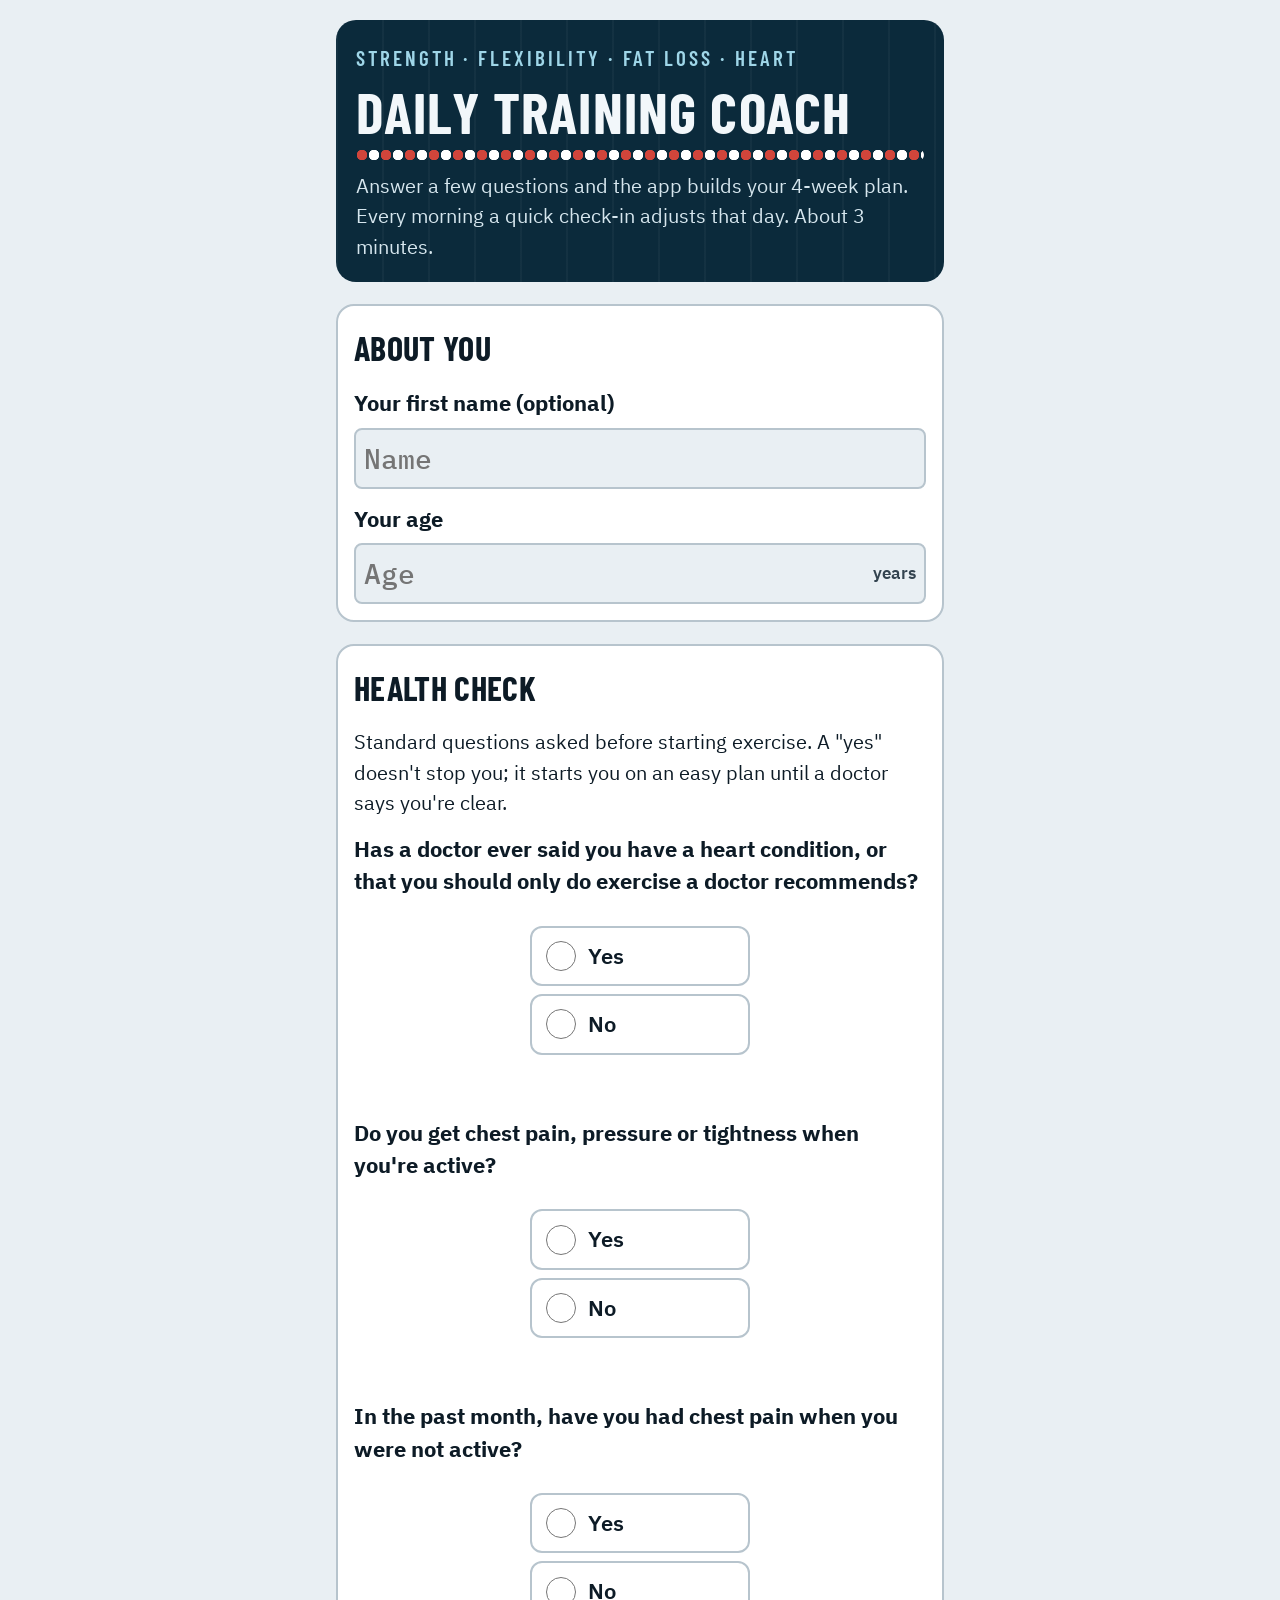
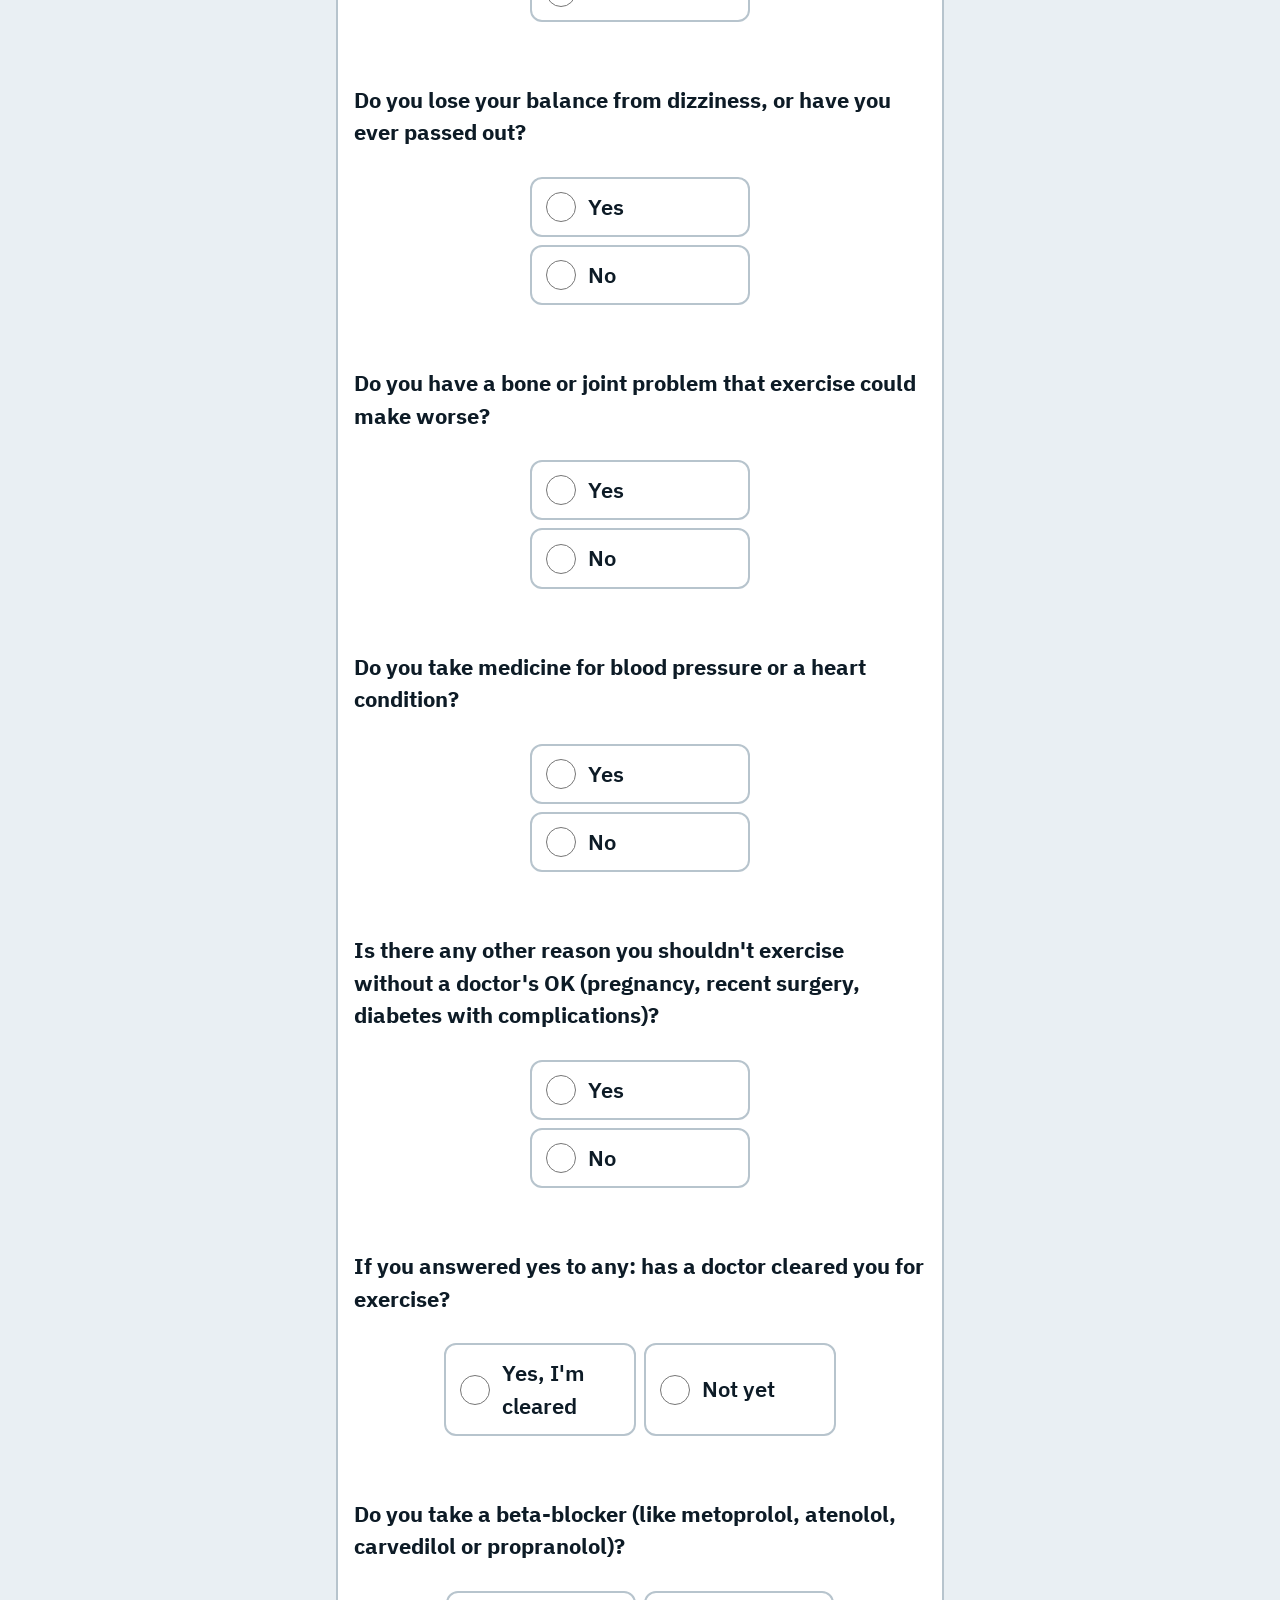
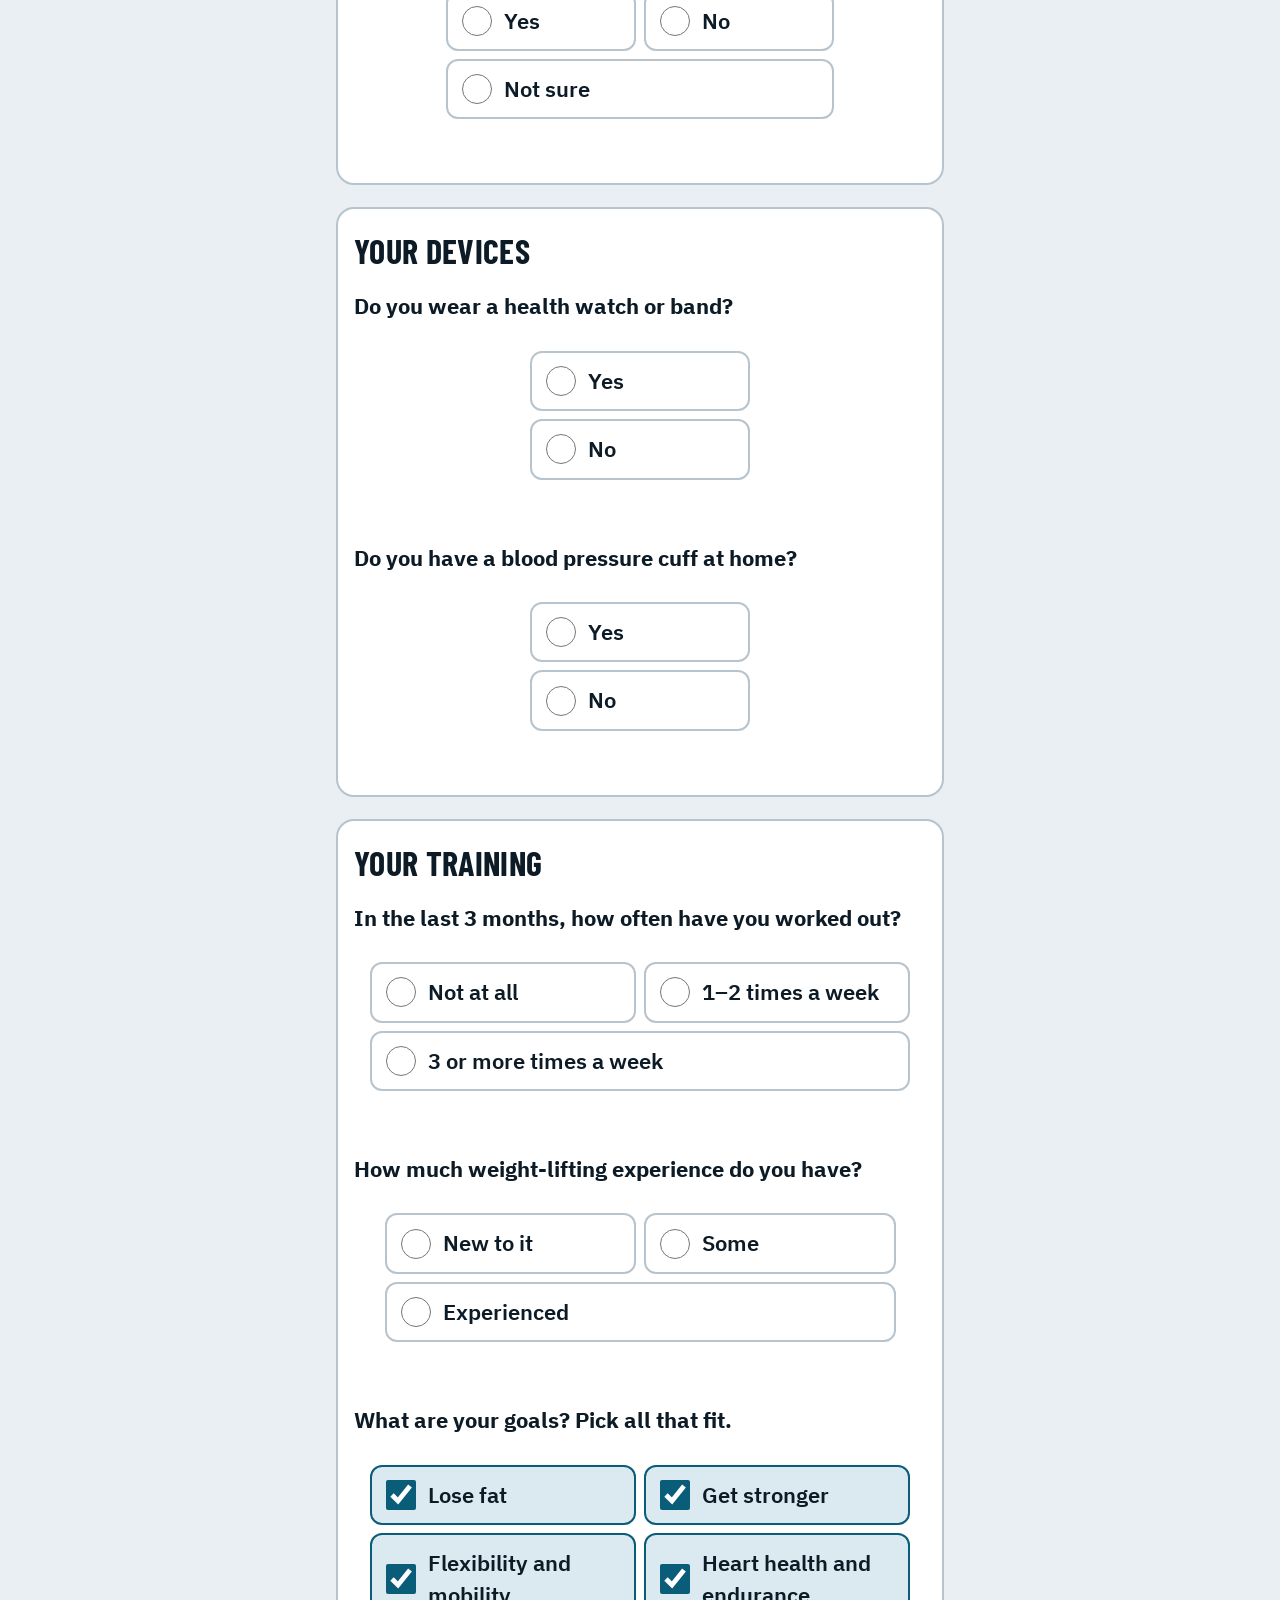
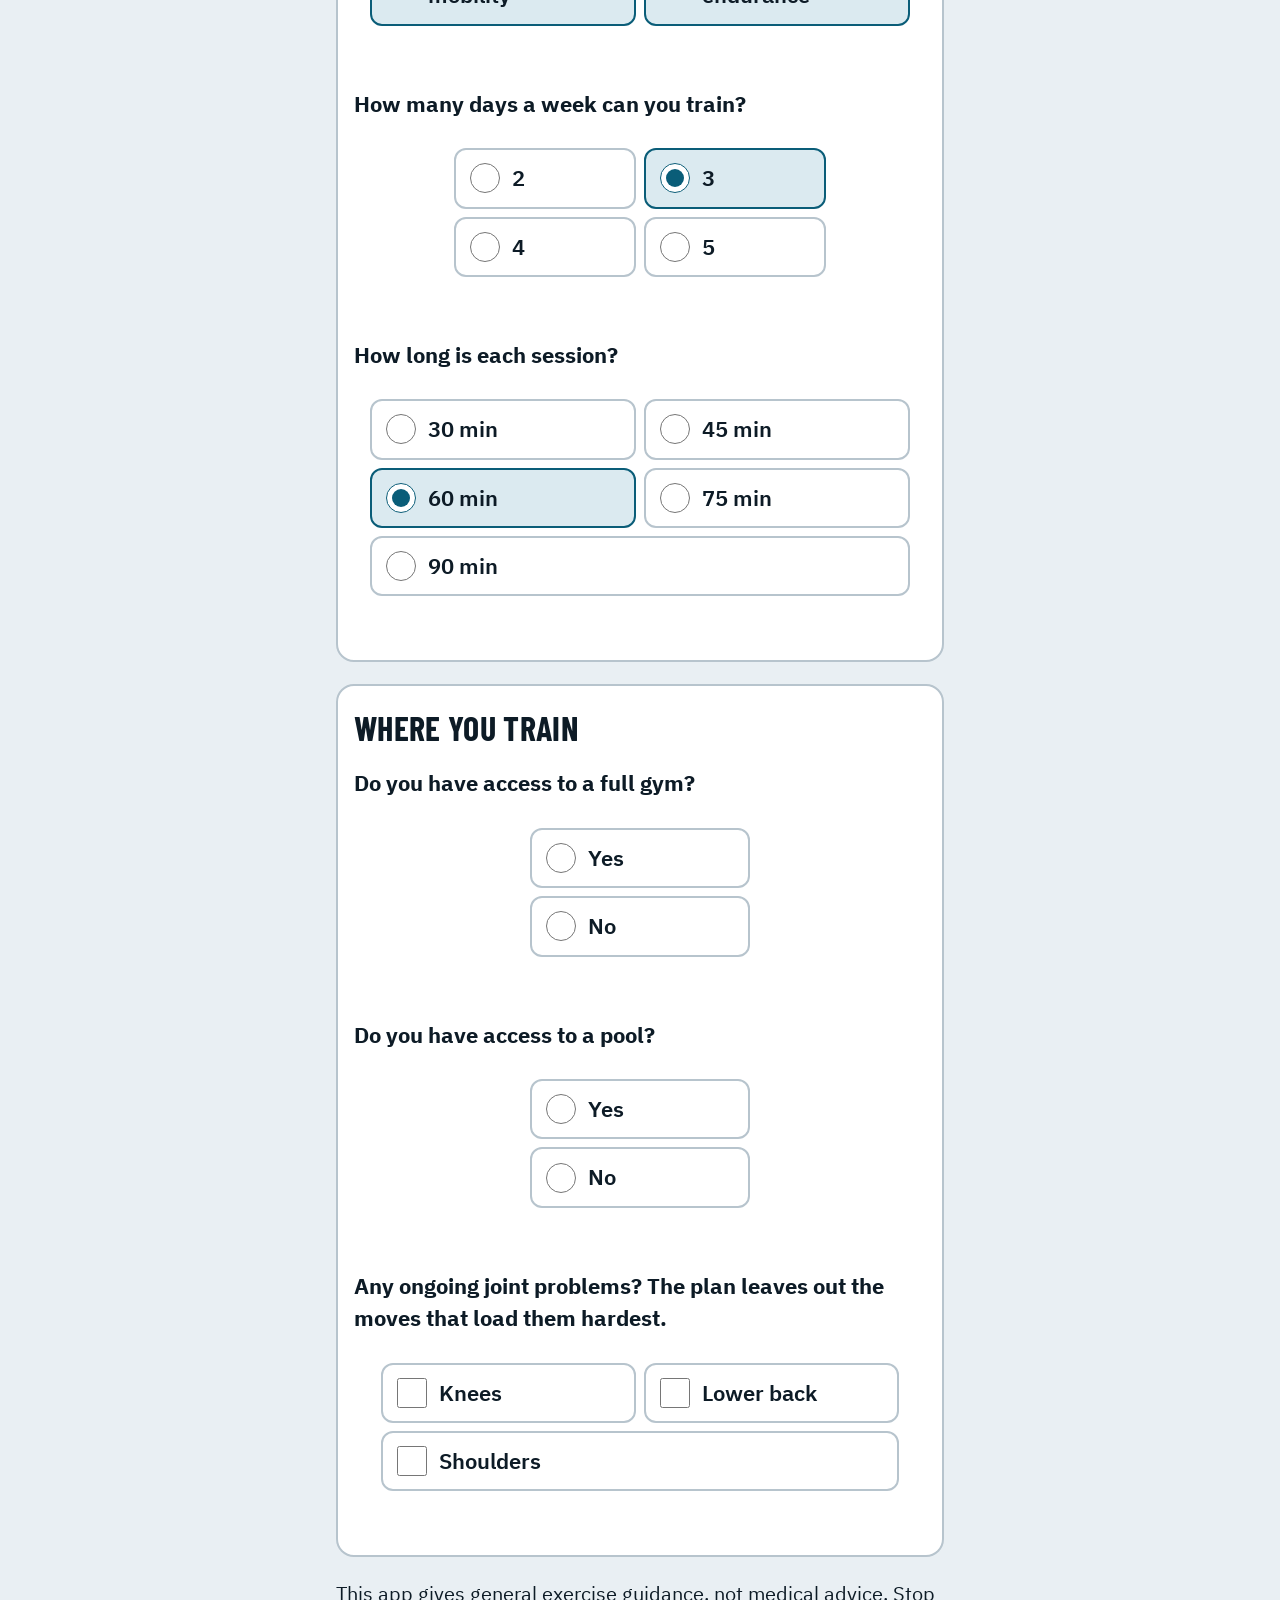
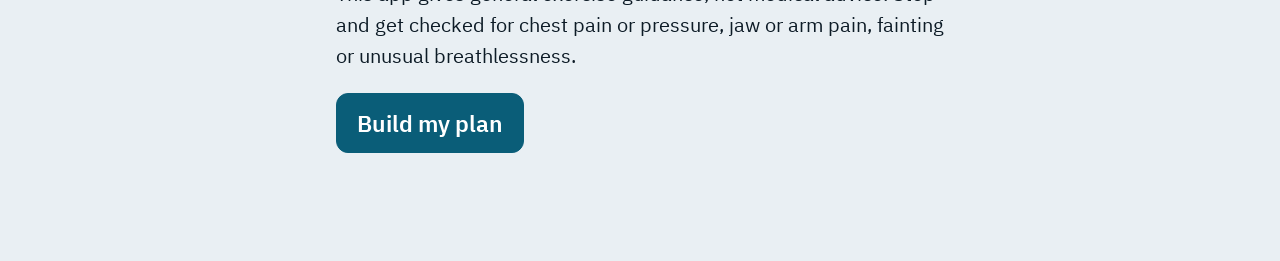
==== index.html @ df648e81 "Publish Daily Training Coach web version and privacy policy Co-Authored-By: Claude Opus 5.5 <noreply" ====
<!doctype html>
<html lang="en">
<head>
<meta charset="utf-8">
<meta name="viewport" content="width=device-width,initial-scale=1,viewport-fit=cover">
<meta name="theme-color" content="#0b2a3b">
<meta name="description" content="A personal training plan built from your answers, adjusted every morning.">
<title>Daily Training Coach</title>
<link rel="manifest" href="manifest.webmanifest">
<link rel="icon" href="icons/icon-192.png">
<link rel="apple-touch-icon" href="icons/icon-192.png">
<link rel="stylesheet" href="fonts.css">
<style>:root{color-scheme:light;box-sizing:border-box;padding-top:env(safe-area-inset-top,0px);padding-bottom:env(safe-area-inset-bottom,0px)}html{scroll-padding-top:env(safe-area-inset-top,0px)}body{margin:0;padding:0;font:14px -apple-system,BlinkMacSystemFont,sans-serif;background:#fff;color:#000}img{max-width:100%}[hidden]:not([hidden=until-found i]){display:none!important}</style>
<style>

/* Layout: one narrow column, gym-floor readable; week + day pickers on top, exercise cards with per-set inputs below */
:root {
  --bg: #eef1f3;
  --surface: #ffffff;
  --ink: #15202a;
  --muted: #5d6b77;
  --line: #d3dae0;
  --accent: #0b6e8a;      /* pool lane blue */
  --accent-soft: #dcecf1;
  --good: #2f7d4f;
  --warn: #9a5b00;
  --display: "Barlow Condensed", "Arial Narrow", sans-serif;
  --body: "IBM Plex Sans", system-ui, sans-serif;
  --mono: "IBM Plex Mono", ui-monospace, monospace;
}
@media (prefers-color-scheme: dark) {
  :root:not([data-theme="light"]) {
    --bg: #0f151a; --surface: #172028; --ink: #e6ecf0; --muted: #95a3ae;
    --line: #2a3742; --accent: #4fb3cf; --accent-soft: #173543; --good: #6cc391; --warn: #e0a54a;
    color-scheme: dark;
  }
}
:root[data-theme="dark"] {
  --bg: #0f151a; --surface: #172028; --ink: #e6ecf0; --muted: #95a3ae;
  --line: #2a3742; --accent: #4fb3cf; --accent-soft: #173543; --good: #6cc391; --warn: #e0a54a;
  color-scheme: dark;
}
* { box-sizing: border-box; }
body { background: var(--bg); color: var(--ink); font-family: var(--body); font-size: 15px; line-height: 1.45; }
.wrap { max-width: 640px; margin: 0 auto; padding-inline: 16px; padding-block: 20px 48px; display: grid; gap: 18px; }
h1, h2, h3 { font-family: var(--display); font-weight: 700; letter-spacing: .01em; margin: 0; text-wrap: balance; }
h1 { font-size: 2.1rem; line-height: 1; text-transform: uppercase; }
.sub { color: var(--muted); margin: 6px 0 0; }
.label { font-size: .72rem; text-transform: uppercase; letter-spacing: .08em; color: var(--muted); font-weight: 600; }
.row { display: flex; flex-wrap: wrap; gap: 8px; align-items: center; }
.seg { display: flex; flex-wrap: wrap; gap: 6px; }
.seg button {
  font: 600 .95rem var(--body); padding: 8px 14px; min-width: 48px; border-radius: 8px;
  border: 1px solid var(--line); background: var(--surface); color: var(--ink); cursor: pointer;
}
.seg button[aria-pressed="true"] { background: var(--accent); border-color: var(--accent); color: var(--surface); }
button:focus-visible, input:focus-visible { outline: 2px solid var(--accent); outline-offset: 2px; }
.ask { background: var(--accent-soft); border-radius: 12px; padding: 14px 16px; display: grid; gap: 10px; }
.ask p { margin: 0; font-weight: 600; }
.days { display: flex; gap: 6px; overflow-x: auto; padding-bottom: 2px; }
.days button {
  flex: 0 0 auto; text-align: left; padding: 8px 12px; border-radius: 10px; border: 1px solid var(--line);
  background: var(--surface); color: var(--ink); cursor: pointer; font: 500 .9rem var(--body); display: grid; gap: 1px;
}
.days button b { font-family: var(--display); font-size: 1.1rem; text-transform: uppercase; }
.days button[aria-pressed="true"] { border-color: var(--accent); box-shadow: inset 0 0 0 1px var(--accent); }
.days .dot { color: var(--good); font-size: .75rem; font-weight: 600; }
.sessionhead { display: flex; justify-content: space-between; align-items: end; gap: 12px; flex-wrap: wrap; }
.sessionhead h2 { font-size: 1.7rem; text-transform: uppercase; }
.status { font-size: .8rem; color: var(--muted); }
.status.ok { color: var(--good); }
.status.warn { color: var(--warn); }
.list { display: grid; gap: 10px; }
.ex { background: var(--surface); border: 1px solid var(--line); border-radius: 12px; padding: 12px 14px; display: grid; gap: 10px; }
.ex.fixed { background: transparent; border-style: dashed; }
.exhead { display: grid; grid-template-columns: 52px 1fr; gap: 10px; align-items: start; }
.clock { font-family: var(--mono); font-size: .95rem; color: var(--accent); font-variant-numeric: tabular-nums; padding-top: 2px; }
.exname { font-weight: 600; font-size: 1rem; min-width: 0; }
.meta { color: var(--muted); font-size: .85rem; font-variant-numeric: tabular-nums; }
.meta b { color: var(--ink); font-weight: 600; }
.last { font-size: .8rem; color: var(--muted); }
.last b { color: var(--ink); font-family: var(--mono); font-weight: 500; }
.sets { display: grid; gap: 6px; margin-left: 62px; }
.set { display: grid; grid-template-columns: 34px 1fr 1fr 40px; gap: 8px; align-items: center; }
.set .n { font-family: var(--mono); color: var(--muted); font-size: .85rem; }
.field { display: flex; align-items: center; border: 1px solid var(--line); border-radius: 8px; background: var(--bg); overflow: hidden; min-width: 0; }
.field input { width: 100%; min-width: 0; border: 0; background: transparent; color: var(--ink); font: 500 1rem var(--mono); padding: 8px 8px; font-variant-numeric: tabular-nums; }
.field span { font-size: .72rem; color: var(--muted); padding-right: 8px; }
.tick { width: 36px; height: 36px; border-radius: 8px; border: 1px solid var(--line); background: var(--surface); color: var(--muted); cursor: pointer; font-size: 1rem; }
.tick[aria-pressed="true"] { background: var(--good); border-color: var(--good); color: var(--surface); }
.note { font-size: .85rem; color: var(--muted); border-top: 1px solid var(--line); padding-top: 12px; margin: 0; }
.footer { display: flex; flex-wrap: wrap; gap: 10px; align-items: center; justify-content: space-between; }
.ghost { font: 500 .85rem var(--body); background: none; border: 1px solid var(--line); color: var(--ink); padding: 7px 12px; border-radius: 8px; cursor: pointer; }
.confirm { display: flex; flex-wrap: wrap; gap: 8px; align-items: center; font-size: .85rem; }
.timerbar {
  position: sticky; top: env(safe-area-inset-top, 0px); z-index: 5;
  background: var(--surface); border: 1px solid var(--line); border-radius: 12px;
  padding: 10px 12px; display: grid; gap: 8px; box-shadow: 0 6px 18px -12px rgba(0,0,0,.35);
}
.tb-top { display: flex; flex-wrap: wrap; gap: 10px; align-items: center; justify-content: space-between; }
.tb-clock { display: grid; gap: 0; }
.tb-time { font-family: var(--mono); font-size: 1.8rem; line-height: 1.05; font-variant-numeric: tabular-nums; }
.tb-btns { display: flex; gap: 6px; flex-wrap: wrap; }
.btn { font: 600 .95rem var(--body); padding: 9px 14px; border-radius: 8px; border: 1px solid var(--accent); background: var(--accent); color: var(--surface); cursor: pointer; }
.btn.alt { background: var(--surface); color: var(--ink); border-color: var(--line); }
.tb-rest { display: grid; gap: 4px; }
.tb-rest[hidden] { display: none !important; }
.tb-restline { display: flex; justify-content: space-between; align-items: baseline; gap: 8px; flex-wrap: wrap; }
.tb-restword { font-family: var(--display); font-size: 1.4rem; text-transform: uppercase; color: var(--warn); }
.tb-restword.go { color: var(--good); }
.tb-resttime { font-family: var(--mono); font-size: 1.4rem; font-variant-numeric: tabular-nums; }
.bar { height: 6px; border-radius: 3px; background: var(--line); overflow: hidden; }
.bar i { display: block; height: 100%; width: 0; background: var(--warn); }
.howto { font-size: .88rem; color: var(--ink); margin: 6px 0 0; max-width: 62ch; }
.howto em { font-style: normal; color: var(--muted); }
.ex.active { border-color: var(--accent); box-shadow: inset 0 0 0 1px var(--accent); }
.savebar { background: var(--surface); border: 2px solid var(--line); border-radius: 12px; padding: 16px; display: grid; gap: 12px; }
.savebtns { display: grid; grid-template-columns: repeat(auto-fit, minmax(9rem, 1fr)); gap: 10px; }
.savebtns .btn { width: 100%; }
.panel { display: grid; gap: 10px; border-top: 2px solid var(--line); padding-top: 12px; }
.panel p { margin: 0; }
.panel textarea { width: 100%; min-width: 0; font: 500 .9rem var(--mono); color: var(--ink); background: var(--bg); border: 2px solid var(--line); border-radius: 8px; padding: 10px; resize: vertical; }
.btn[disabled] { opacity: .55; cursor: progress; }
.days .saved { color: var(--accent); font-size: .9rem; font-weight: 700; }
.set.bw { grid-template-columns: 2.4rem 1fr 3.2rem; }
.weekcard { background: var(--surface); border: 2px solid var(--line); border-radius: 12px; padding: 16px; display: grid; gap: 10px; }
.weekcard h3 { font-size: 1.6rem; text-transform: uppercase; }
.wk-note { margin: 0; font-size: 1.05rem; font-weight: 600; color: var(--warn); }
.wk-list { list-style: none; margin: 0; padding: 0; display: grid; gap: 6px; }
.wk-list li { display: grid; grid-template-columns: 3.2rem 1fr auto; gap: 10px; align-items: baseline; padding: 6px 0; border-bottom: 1px solid var(--line); }
.wk-list li:last-child { border-bottom: 0; }
.wk-title { min-width: 0; }
.wk-done { color: var(--good); font-weight: 700; white-space: nowrap; }
.wk-today { color: var(--surface); background: var(--accent); padding: 2px 10px; border-radius: 6px; font-weight: 700; }
.wk-plan { color: var(--ink); opacity: .75; }
#wedToggle { justify-self: start; white-space: normal; text-align: left; font-size: 1rem; }
.wk-cardio { color: var(--accent); font-weight: 600; }
.wk-musts { margin: 0; font-size: 1.05rem; font-weight: 700; }
.wk-missed { margin: 0; font-weight: 700; color: var(--warn); }
.cue { margin: 6px 0 0; font-size: 1.05rem; font-weight: 700; color: var(--accent); }
.target { display: grid; gap: 4px; padding: 12px 14px; border-radius: 10px; border: 2px solid var(--accent); background: var(--accent-soft); margin: 8px 0 4px; }
.target.up { border-color: var(--good); }
.target.down { border-color: var(--warn); }
.target.deload, .target.new { border-style: dashed; }
.tgt-main { font-family: var(--mono); font-size: 1.6rem; font-weight: 500; font-variant-numeric: tabular-nums; line-height: 1.2; }
.tgt-why { font-size: 1.05rem; font-weight: 600; }
.target.up .tgt-why { color: var(--good); }
.target.down .tgt-why { color: var(--warn); }
/* Large-print mode: readable at arm's length without reading glasses */
:root { --muted: #39454f; --line: #b9c3cb; }
@media (prefers-color-scheme: dark) { :root:not([data-theme="light"]) { --muted: #c3cdd5; --line: #3a4955; } }
:root[data-theme="dark"] { --muted: #c3cdd5; --line: #3a4955; }
html { font-size: 20px; }
body { font-size: 1.1rem; line-height: 1.5; }
.wrap { gap: 22px; }
h1 { font-size: 2.2rem; }
.sub { font-size: 1rem; }
.label { font-size: .85rem; font-weight: 700; color: var(--ink); }
.seg button { font-size: 1.1rem; padding: 12px 18px; min-height: 52px; font-weight: 700; }
.ask p { font-size: 1.15rem; }
.days button { padding: 10px 16px; min-height: 64px; font-size: 1rem; }
.days button b { font-size: 1.5rem; }
.days .dot { font-size: .9rem; }
.sessionhead h2 { font-size: 2.2rem; }
.status { font-size: .95rem; font-weight: 600; }
.ex { padding: 16px; gap: 14px; border-width: 2px; }
.exhead { grid-template-columns: 1fr; gap: 4px; }
.clock { font-size: 1.3rem; font-weight: 500; }
.exname { font-size: 1.6rem; font-weight: 700; line-height: 1.2; }
.meta { font-size: 1.1rem; color: var(--ink); }
.meta b { font-size: 1.25rem; }
.howto { font-size: 1.1rem; line-height: 1.55; }
.last { font-size: 1.05rem; color: var(--ink); }
.sets { margin-left: 0; gap: 10px; }
.set { grid-template-columns: 2.4rem 1fr 1fr 3.2rem; gap: 8px; }
.set .n { font-size: 1.1rem; font-weight: 500; color: var(--ink); }
.field { border-width: 2px; }
.field input { font-size: 1.6rem; padding: 10px 8px; }
.field span { font-size: .85rem; font-weight: 600; }
.tick { width: 3.2rem; height: 3.2rem; font-size: 1.6rem; border-width: 2px; }
.timerbar { padding: 14px 16px; border-width: 2px; }
.tb-time { font-size: 3rem; font-weight: 500; }
.btn { font-size: 1.15rem; padding: 14px 20px; min-height: 56px; }
.tb-restword { font-size: 2.6rem; }
.tb-resttime { font-size: 4.2rem; line-height: 1; font-weight: 500; }
.bar { height: 12px; border-radius: 6px; }
#tbNext { font-size: 1.15rem; font-weight: 600; }
.ghost { font-size: 1rem; padding: 12px 16px; min-height: 48px; }
.note { font-size: 1rem; color: var(--ink); }
@media (max-width: 420px) {
  html { font-size: 18px; }
  .set { grid-template-columns: 2rem 1fr 1fr 3rem; gap: 6px; }
  .set.bw { grid-template-columns: 2rem 1fr 3rem; }
  .field input { font-size: 1.4rem; padding: 10px 6px; }
  .field span { padding-right: 6px; }
}
@media (prefers-reduced-motion: no-preference) { .seg button, .days button, .tick { transition: background .15s, border-color .15s; } }
/* ===== Visual identity: "Lane Line" =====
   Deep pool navy + white tile, a lane-rope stripe as the one decorative motif,
   warm float-orange reserved for the "Watch" action. Large print stays. */
:root {
  --bg: #e9eff3; --surface: #ffffff; --ink: #0d1b26; --muted: #33434f; --line: #b7c4cd;
  --accent: #0a5d78; --accent-soft: #dbeaf0; --good: #237a46; --warn: #a14f00;
  --action: #c2410c; --action-ink: #ffffff; --hero: #0b2a3b; --hero-ink: #f2f7fa; --rope: #d1453b;
}
@media (prefers-color-scheme: dark) {
  :root:not([data-theme="light"]) {
    --bg: #08141c; --surface: #102330; --ink: #eef4f7; --muted: #c4d1d9; --line: #2c4454;
    --accent: #5cc3e0; --accent-soft: #14354a; --good: #6fd09a; --warn: #f0b058;
    --action: #ff8a4c; --action-ink: #1a0b03; --hero: #0e3247; --hero-ink: #f2f7fa; --rope: #ff6b5e;
    color-scheme: dark;
  }
}
:root[data-theme="dark"] {
  --bg: #08141c; --surface: #102330; --ink: #eef4f7; --muted: #c4d1d9; --line: #2c4454;
  --accent: #5cc3e0; --accent-soft: #14354a; --good: #6fd09a; --warn: #f0b058;
  --action: #ff8a4c; --action-ink: #1a0b03; --hero: #0e3247; --hero-ink: #f2f7fa; --rope: #ff6b5e;
  color-scheme: dark;
}
body { background: var(--bg); }
.hero {
  background: var(--hero); color: var(--hero-ink); border-radius: 20px; padding: 22px 20px 20px;
  display: grid; gap: 10px; position: relative; overflow: hidden;
  background-image: repeating-linear-gradient(90deg, rgba(255,255,255,.035) 0 2px, transparent 2px 46px);
}
.hero h1 { font-size: 2.9rem; line-height: .95; letter-spacing: .02em; color: var(--hero-ink); }
.hero-eyebrow { font-family: var(--display); font-size: 1.05rem; letter-spacing: .14em; text-transform: uppercase; color: #9fd6e8; }
.hero .sub { color: #d6e6ee; font-size: 1.02rem; max-width: 60ch; }
.lane { height: 12px; border-radius: 6px;
  background: radial-gradient(circle at 6px 6px, var(--rope) 5px, transparent 5.5px) 0 0 / 24px 12px,
              radial-gradient(circle at 6px 6px, #ffffff 5px, transparent 5.5px) 12px 0 / 24px 12px; }
.timerbar { border-radius: 18px; border-color: var(--accent); box-shadow: 0 10px 24px -16px rgba(5,30,45,.6); }
.btn { border-radius: 12px; }
.seg button { border-radius: 12px; border-width: 2px; }
.days button { border-radius: 14px; border-width: 2px; }
.days button[aria-pressed="true"] { background: var(--accent-soft); }
.weekcard, .savebar { border-radius: 18px; }
.sessionhead h2 { font-size: 2.5rem; line-height: 1; }
.ex { border-radius: 18px; border-color: var(--line); gap: 16px; }
.ex.active { border-color: var(--accent); box-shadow: 0 0 0 3px var(--accent-soft); }
.exhead { display: grid; grid-template-columns: auto 1fr; gap: 14px; align-items: start; }
.exnum { display: grid; justify-items: center; gap: 6px; min-width: 3.4rem; }
.num { width: 3.2rem; height: 3.2rem; border-radius: 50%; background: var(--hero); color: var(--hero-ink);
  display: grid; place-items: center; font-family: var(--display); font-weight: 700; font-size: 1.6rem; }
.exnum .clock { font-size: 1.05rem; font-weight: 600; }
.exbody { min-width: 0; display: grid; gap: 8px; }
.exname { font-family: var(--display); font-size: 2rem; font-weight: 700; letter-spacing: .01em; line-height: 1.05; text-transform: uppercase; }
.target { margin: 2px 0; border-radius: 14px; }
.howto, .cue { margin: 0; }
.watch {
  display: inline-flex; align-items: center; gap: 12px; justify-self: start;
  background: var(--action); color: var(--action-ink); text-decoration: none;
  font: 700 1.2rem var(--body); padding: 12px 22px 12px 12px; border-radius: 999px; min-height: 58px;
}
.watch .play { width: 2.1rem; height: 2.1rem; border-radius: 50%; background: var(--action-ink); color: var(--action);
  display: grid; place-items: center; font-size: .95rem; padding-left: 3px; flex: 0 0 auto; }
.watch:focus-visible, .chip:focus-visible { outline: 3px solid var(--accent); outline-offset: 3px; }
.ex.fixed { background: var(--surface); border-style: dashed; border-width: 2px; }
.ex.fixed .clock { min-width: 3.4rem; text-align: center; font-size: 1.15rem; font-weight: 600; }
.chips { display: flex; flex-wrap: wrap; gap: 10px; }
.chip { display: inline-flex; align-items: center; gap: 10px; text-decoration: none; color: var(--ink); flex-wrap: wrap;
  border: 2px solid var(--action); border-radius: 14px; padding: 10px 14px; min-height: 52px; background: var(--surface); }
.chip .play { color: var(--action); font-size: 1rem; }
.chip b { font-size: 1.1rem; }
.chip span:not(.play) { color: var(--muted); font-size: 1rem; }
.note { border-top: 2px solid var(--line); }
@media (max-width: 420px) {
  .hero h1 { font-size: 2.4rem; }
  .exname { font-size: 1.7rem; }
  .exhead { gap: 10px; }
  .exnum { min-width: 2.8rem; }
  .num { width: 2.7rem; height: 2.7rem; font-size: 1.35rem; }
  .exhead, .ex.fixed .exhead { grid-template-columns: 1fr; }
  .exnum { display: flex; align-items: center; gap: 12px; justify-items: start; }
  .ex.fixed .clock { text-align: left; }
  .watch { width: 100%; justify-content: center; }
}
@media (prefers-reduced-motion: no-preference) { .watch, .chip { transition: transform .12s; } .watch:active, .chip:active { transform: scale(.98); } }

/* ===== Pinned timer: compact so the page stays usable under it ===== */
.timerbar { padding: 10px 14px; gap: 6px; }
.tb-top { flex-wrap: nowrap; align-items: center; gap: 10px; }
.tb-clock { display: flex; align-items: baseline; gap: 10px; min-width: 0; flex-wrap: wrap; }
.tb-clock .label { font-size: .8rem; }
.tb-time { font-size: 2rem; line-height: 1; }
.tb-btns { flex-wrap: nowrap; margin-left: auto; }
.tb-btns .btn { min-height: 48px; padding: 8px 14px; font-size: 1.05rem; }
.tb-restline { flex-wrap: nowrap; align-items: center; gap: 12px; }
.tb-restword { font-size: 2rem; line-height: 1; }
.tb-resttime { font-size: 2.6rem; line-height: 1; }
.tb-skip { margin-left: auto; min-height: 48px; font-size: 1.05rem; font-weight: 700; }
.bar { height: 8px; }
#tbNext { font-size: 1.02rem; font-weight: 600; white-space: nowrap; overflow: hidden; text-overflow: ellipsis; display: block; }
/* While the keyboard is up: only the rest countdown stays, on one slim line */
body.typing .timerbar { padding: 6px 12px; box-shadow: none; }
body.typing .tb-top, body.typing #tbNext, body.typing .bar, body.typing .tb-skip { display: none; }
body.typing .tb-rest[hidden] { display: none !important; }
body.typing .timerbar:has(.tb-rest[hidden]) { display: none; }
body.typing .tb-restword, body.typing .tb-resttime { font-size: 1.6rem; }
.field input { scroll-margin-top: 140px; scroll-margin-bottom: 40px; }
@media (max-width: 420px) {
  .tb-time { font-size: 1.8rem; }
  .tb-clock .label { display: none; }
  .tb-btns .btn { padding: 8px 12px; }
}
/* ===== Morning check-in: a traffic light scored before the workout ===== */
:root { --caution: #c58f00; --caution-soft: #fbf1d3; --good-soft: #dcf0e3; --stop-soft: #fbe1de; }
@media (prefers-color-scheme: dark) { :root:not([data-theme="light"]) { --caution: #f2c230; --caution-soft: #3a3110; --good-soft: #143826; --stop-soft: #3d1a17; } }
:root[data-theme="dark"] { --caution: #f2c230; --caution-soft: #3a3110; --good-soft: #143826; --stop-soft: #3d1a17; }
.checkin { background: var(--surface); border: 2px solid var(--line); border-radius: 18px; padding: 16px; display: grid; gap: 14px; }
.checkin h3 { font-size: 1.7rem; text-transform: uppercase; }
.ci-help { margin: 0; font-size: 1.02rem; max-width: 62ch; }
.ci-grid { display: grid; grid-template-columns: repeat(auto-fit, minmax(8.5rem, 1fr)); gap: 12px; }
.ci-field { display: grid; gap: 4px; min-width: 0; }
.ci-field .field input { font-size: 1.6rem; }
.ci-check { display: flex; gap: 12px; align-items: flex-start; font-size: 1.05rem; font-weight: 600; cursor: pointer; }
.ci-check input { width: 1.6rem; height: 1.6rem; flex: 0 0 auto; margin: .15rem 0 0; accent-color: var(--rope); }
.ci-base { margin: 0; font-size: .98rem; color: var(--muted); }
.ci-knee { border: 0; margin: 0; padding: 0; display: grid; gap: 8px; min-width: 0; }
.ci-knee legend { padding: 0; margin-bottom: 8px; font-size: 1rem; }
.ci-opt { display: flex; gap: 12px; align-items: center; padding: 12px 14px; border: 2px solid var(--line); border-radius: 12px; font-size: 1.08rem; font-weight: 600; cursor: pointer; background: var(--surface); }
.ci-opt input { width: 1.5rem; height: 1.5rem; flex: 0 0 auto; margin: 0; accent-color: var(--accent); }
.ci-opt:has(input:checked) { border-color: var(--accent); background: var(--accent-soft); }
.ci-btns { display: flex; flex-wrap: wrap; gap: 10px; }
.light { display: flex; align-items: center; gap: 14px; padding: 14px 16px; border-radius: 14px; border: 2px solid var(--line); }
.light .lamp { width: 3.2rem; height: 3.2rem; border-radius: 50%; flex: 0 0 auto; box-shadow: inset 0 -4px 0 rgba(0,0,0,.18); }
.light .lt { display: grid; gap: 2px; min-width: 0; }
.light b { font-family: var(--display); font-size: 2.3rem; text-transform: uppercase; line-height: 1; }
.light .lh { font-weight: 700; font-size: 1.15rem; }
.light.green { border-color: var(--good); background: var(--good-soft); } .light.green .lamp { background: var(--good); }
.light.yellow { border-color: var(--caution); background: var(--caution-soft); } .light.yellow .lamp { background: var(--caution); }
.light.red, .light.stop { border-color: var(--rope); background: var(--stop-soft); } .light.red .lamp, .light.stop .lamp { background: var(--rope); }
.ci-flags { margin: 0; padding-left: 1.3rem; display: grid; gap: 4px; font-size: 1.05rem; font-weight: 600; }
.ci-plan { margin: 0; font-size: 1.08rem; max-width: 62ch; }
.ci-trend summary { cursor: pointer; font-weight: 700; font-size: 1.05rem; padding: 6px 0; }
.ci-tablewrap { overflow-x: auto; }
.ci-table { border-collapse: collapse; width: 100%; font-variant-numeric: tabular-nums; font-size: 1rem; }
.ci-table th, .ci-table td { text-align: left; padding: 6px 8px; border-bottom: 1px solid var(--line); white-space: nowrap; }
.ci-table th { font-size: .85rem; text-transform: uppercase; letter-spacing: .06em; color: var(--muted); }
.ci-table td.n { font-family: var(--mono); }
.dot-l { display: inline-block; width: .9rem; height: .9rem; border-radius: 50%; vertical-align: -.1rem; margin-right: 6px; background: var(--line); }
.dot-l.green { background: var(--good); } .dot-l.yellow { background: var(--caution); } .dot-l.red, .dot-l.stop { background: var(--rope); }
.adjust { border-radius: 18px; border: 2px solid var(--line); padding: 16px; display: grid; gap: 10px; background: var(--surface); }
.adjust.yellow { border-color: var(--caution); background: var(--caution-soft); }
.adjust.recovery, .adjust.light, .adjust.stop { border-color: var(--rope); background: var(--stop-soft); }
.adjust h3 { font-size: 1.5rem; text-transform: uppercase; }
.adjust p { margin: 0; font-size: 1.08rem; max-width: 62ch; }

/* ===== Daily Training Coach additions: setup form, pills, cards ===== */
.card { background: var(--surface); border: 2px solid var(--line); border-radius: 18px; padding: 16px; display: grid; gap: 14px; }
.card h2 { font-size: 1.7rem; text-transform: uppercase; }
.su .field input { font-size: 1.4rem; }
.sq { display: grid; gap: 8px; }
.sq[hidden] { display: none !important; }
.sq-t { margin: 0; font-weight: 700; font-size: 1.08rem; max-width: 62ch; }
.ci-pills { display: flex; flex-wrap: wrap; gap: 8px; }
.ci-pills.wrap .ci-opt { flex: 1 1 9rem; }
.ci-pill { display: inline-flex; align-items: center; justify-content: center; min-width: 3.2rem; min-height: 3rem; padding: 6px 14px; border: 2px solid var(--line);
  border-radius: 12px; font-weight: 700; font-size: 1.1rem; cursor: pointer; background: var(--surface); position: relative; }
.ci-pill input { position: absolute; opacity: 0; width: 1px; height: 1px; }
.ci-pill:has(input:checked) { border-color: var(--accent); background: var(--accent); color: var(--surface); }
.ci-pill:has(input:focus-visible) { outline: 3px solid var(--accent); outline-offset: 2px; }
.ci-jrow { display: flex; flex-wrap: wrap; align-items: center; justify-content: space-between; gap: 8px 12px; padding: 4px 0; }
.ci-jname { font-weight: 700; font-size: 1.05rem; min-width: 7rem; }
.easy { background: var(--caution-soft); border: 2px solid var(--caution); border-radius: 18px; padding: 16px; display: grid; gap: 10px; }
.easy[hidden] { display: none !important; }
.easy p { margin: 0; font-size: 1.05rem; max-width: 62ch; }
.hero .sub { margin: 0; }
.plansum { margin: 0; color: #d6e6ee; font-size: 1rem; max-width: 62ch; }
.hero .ghost { color: var(--hero-ink); border-color: rgba(255,255,255,.45); justify-self: start; }
#setup, #main { display: grid; gap: 22px; }
#setup[hidden], #main[hidden], #checkin[hidden] { display: none !important; }
</style>
</head>
<body>
<div class="wrap">
  <div id="setup" hidden></div>

  <div id="main" hidden>
    <header class="hero">
      <span class="hero-eyebrow">Daily Training Coach</span>
      <h1 id="hello">Your training</h1>
      <div class="lane" aria-hidden="true"></div>
      <p class="plansum" id="planSummary"></p>
      <button type="button" class="ghost" id="editSetup">Change my setup</button>
    </header>

    <section class="easy" id="easyBanner" hidden aria-label="Easy start">
      <span class="label">Easy start</span>
      <p>You answered yes on the health check, so the plan stays gentle: lighter sets, no hard intervals, steady cardio. Show this plan to your doctor.</p>
      <button type="button" class="btn alt" id="clearedBtn">My doctor cleared me for exercise</button>
    </section>

    <section class="timerbar" aria-label="Workout timer">
      <div class="tb-top">
        <div class="tb-clock"><span class="label" id="tbLabel">Workout timer</span><span class="tb-time" id="tbTime">0:00</span></div>
        <div class="tb-btns" id="tbBtns"></div>
      </div>
      <div class="tb-rest" id="tbRest" hidden>
        <div class="tb-restline"><span class="tb-restword" id="tbWord">Rest</span><span class="tb-resttime" id="tbRestTime">0:00</span><button type="button" class="ghost tb-skip" id="tbSkip" hidden>Skip</button></div>
        <div class="bar"><i id="tbBar"></i></div>
        <span class="meta" id="tbNext"></span>
      </div>
    </section>

    <section class="checkin" id="checkin" aria-label="Morning check-in" hidden></section>

    <section class="row" aria-label="Week">
      <span class="label" style="width:100%">Week of cycle <span id="cycleLabel"></span></span>
      <div class="seg" id="weekSeg"></div>
    </section>

    <nav class="days" id="dayTabs" aria-label="Session"></nav>
    <section class="weekcard" id="weekCard" aria-label="This week"></section>

    <section>
      <div class="sessionhead">
        <div><span class="label" id="sessionEyebrow"></span><h2 id="sessionTitle"></h2></div>
        <span class="status" id="status">Loading…</span>
      </div>
    </section>
    <section class="list" id="exList"></section>

    <section class="savebar" aria-label="Save and export">
      <span class="label">Your data</span>
      <div class="savebtns">
        <button type="button" class="btn alt" id="exportXlsx">Export to Excel</button>
        <button type="button" class="btn alt" id="backupJson">Back up data</button>
        <button type="button" class="btn alt" id="restorePick">Restore backup</button>
      </div>
      <input type="file" id="restoreFile" accept=".json,application/json" hidden>
      <div class="panel" id="backupPanel" hidden>
        <p class="meta"><b>Your data as text.</b> Tap Copy and keep it somewhere safe.</p>
        <textarea id="backupText" readonly rows="5" aria-label="Backup text"></textarea>
        <div class="savebtns"><button type="button" class="btn" id="backupCopy">Copy</button><button type="button" class="btn alt" id="backupClose">Close</button></div>
      </div>
      <div class="panel" id="restorePanel" hidden>
        <p class="meta"><b>Restore your data.</b> Pick a backup file, or paste the backup text.</p>
        <textarea id="restoreText" rows="5" placeholder="Paste backup text here" aria-label="Paste backup text"></textarea>
        <div class="savebtns"><button type="button" class="btn" id="restoreUseText">Use pasted text</button><button type="button" class="btn alt" id="restoreChooseFile">Choose a file</button><button type="button" class="btn alt" id="restoreClose">Close</button></div>
      </div>
      <div class="confirm" id="restoreConfirm" hidden></div>
      <span class="meta" id="saveStatus">Every set saves automatically on this phone. Nothing is sent anywhere. Tap Back up data now and then.</span>
    </section>

    <p class="note">Weights are in lb. Breathe out on the hard part of every lift and leave 2 reps in the tank. Stop and get checked for chest pressure, jaw or arm pain, fainting or unusual breathlessness. General exercise guidance, not medical advice.</p>
    <div class="footer"><span class="meta" id="cycleMeta"></span><div id="cycleCtl"></div></div>
  </div>
</div>

<script src="jszip.min.js"></script>
<script src="app.js"></script>
<script>
  // Works offline after the first open (browser install). The Android app already has every file inside it, so skip it there:
  // a cache there could keep serving old files after a Play Store update.
  var isNativeApp = !!(window.Capacitor && window.Capacitor.isNativePlatform && window.Capacitor.isNativePlatform());
  if (!isNativeApp && "serviceWorker" in navigator && location.protocol === "https:") { navigator.serviceWorker.register("sw.js").catch(function () {}); }
</script>
</body>
</html>
---- fonts.css ----
@font-face{font-family:"Barlow Condensed";font-style:normal;font-weight:600;font-display:swap;src:url(fonts/barlow-condensed-latin-600-normal.woff2) format("woff2")}
@font-face{font-family:"Barlow Condensed";font-style:normal;font-weight:700;font-display:swap;src:url(fonts/barlow-condensed-latin-700-normal.woff2) format("woff2")}
@font-face{font-family:"IBM Plex Sans";font-style:normal;font-weight:400;font-display:swap;src:url(fonts/ibm-plex-sans-latin-400-normal.woff2) format("woff2")}
@font-face{font-family:"IBM Plex Sans";font-style:normal;font-weight:500;font-display:swap;src:url(fonts/ibm-plex-sans-latin-500-normal.woff2) format("woff2")}
@font-face{font-family:"IBM Plex Sans";font-style:normal;font-weight:600;font-display:swap;src:url(fonts/ibm-plex-sans-latin-600-normal.woff2) format("woff2")}
@font-face{font-family:"IBM Plex Sans";font-style:normal;font-weight:700;font-display:swap;src:url(fonts/ibm-plex-sans-latin-700-normal.woff2) format("woff2")}
@font-face{font-family:"IBM Plex Mono";font-style:normal;font-weight:500;font-display:swap;src:url(fonts/ibm-plex-mono-latin-500-normal.woff2) format("woff2")}
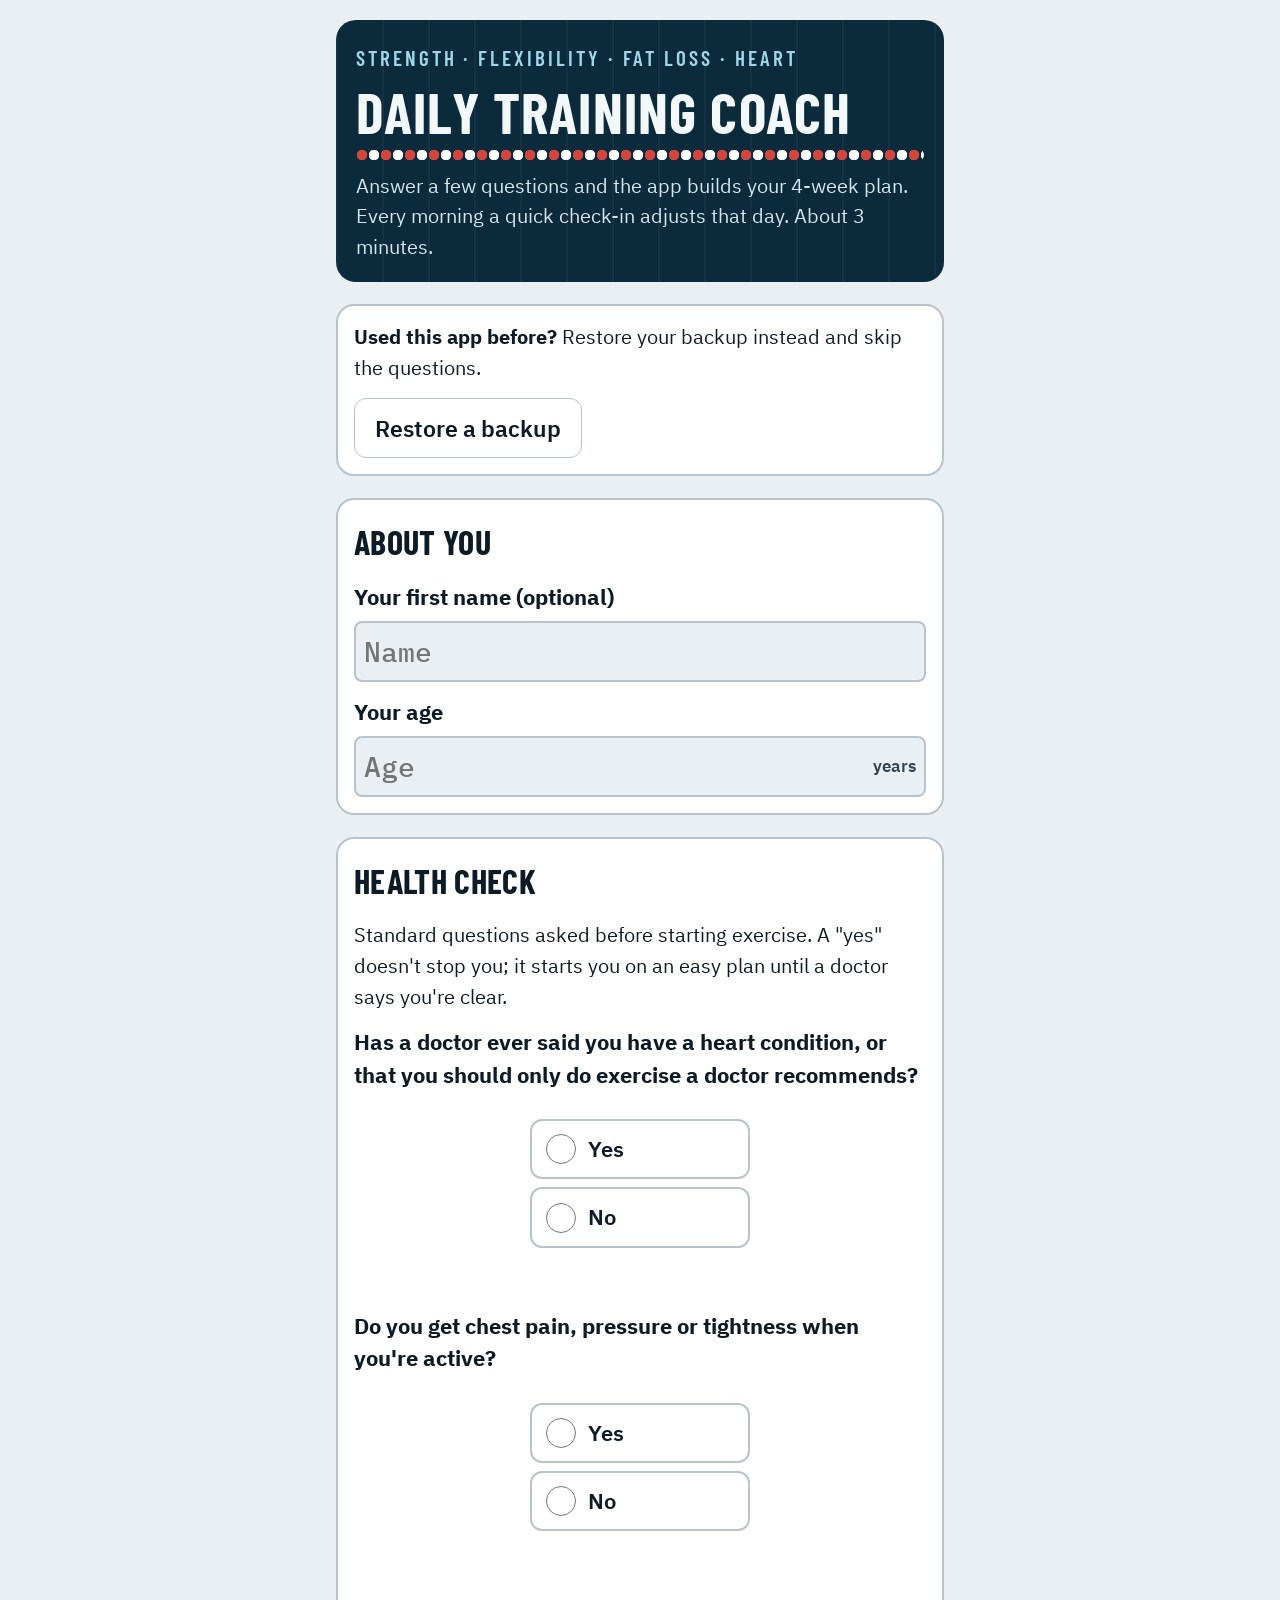
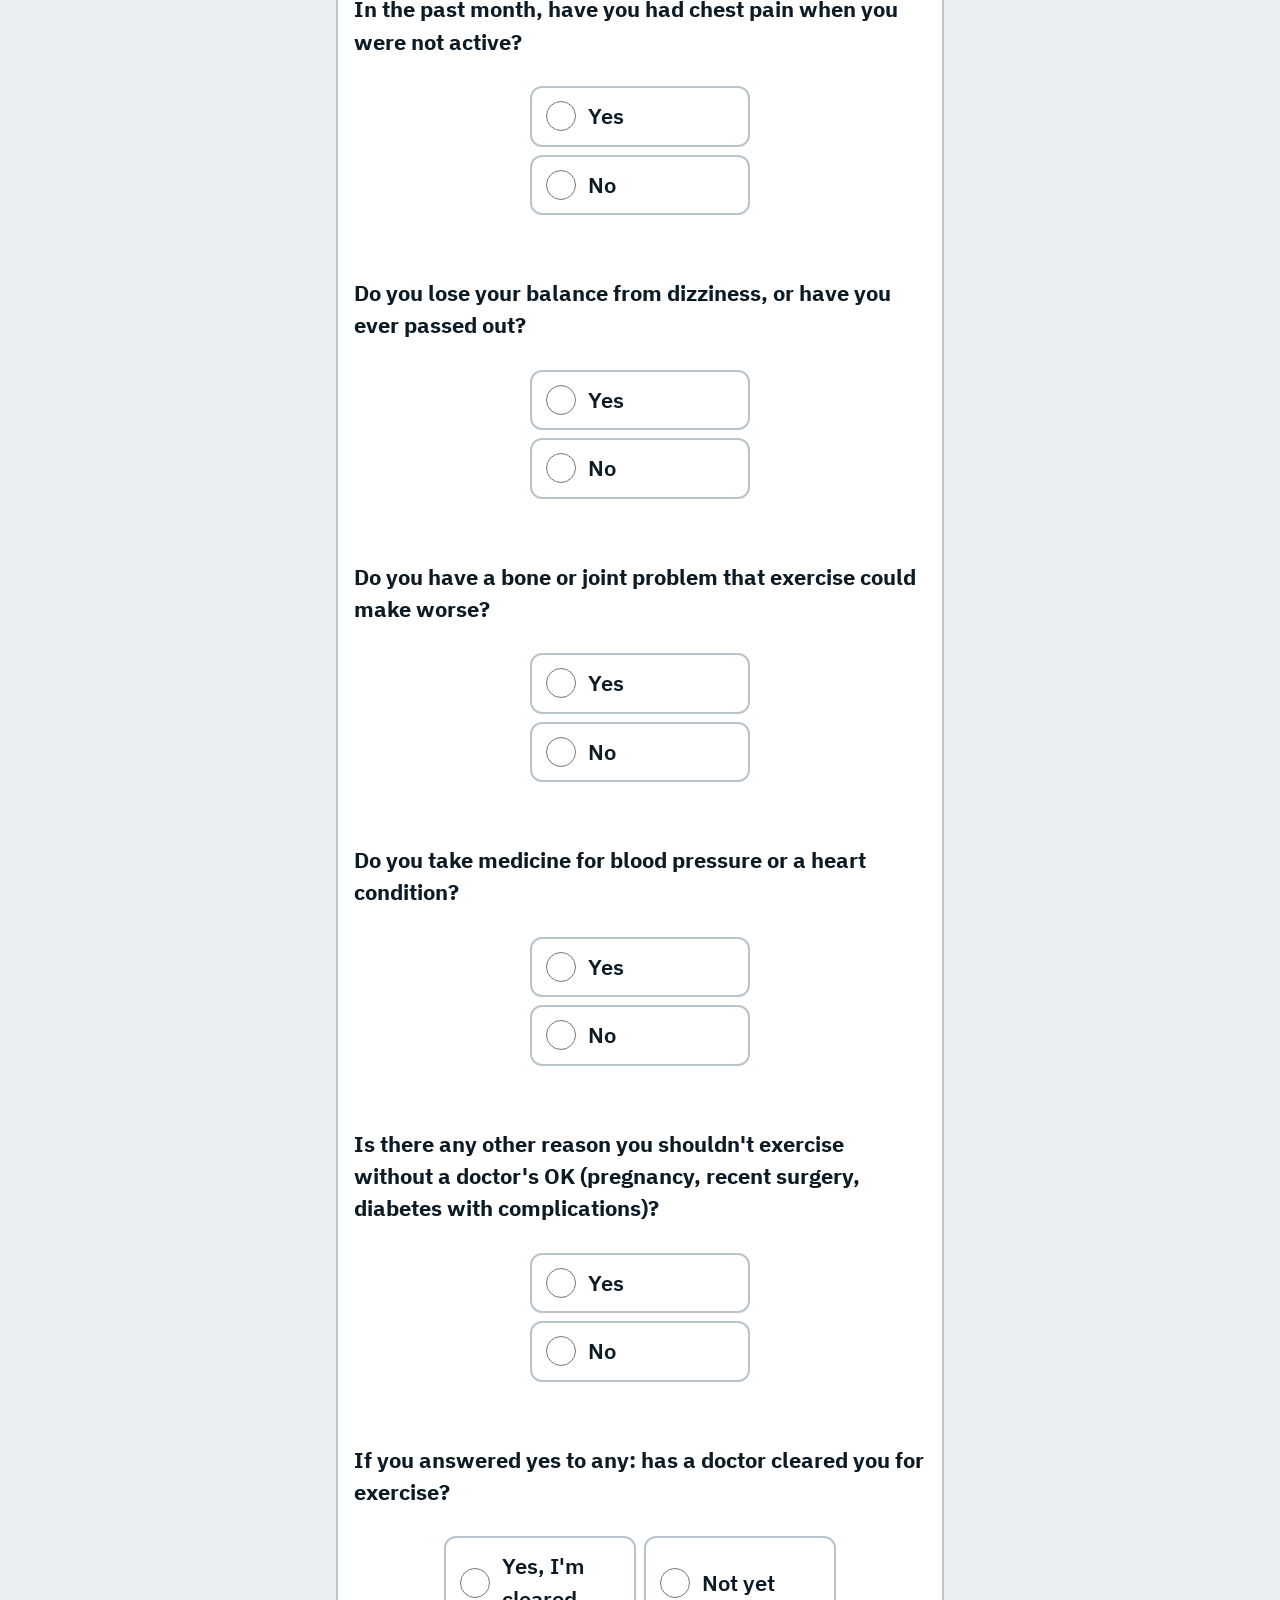
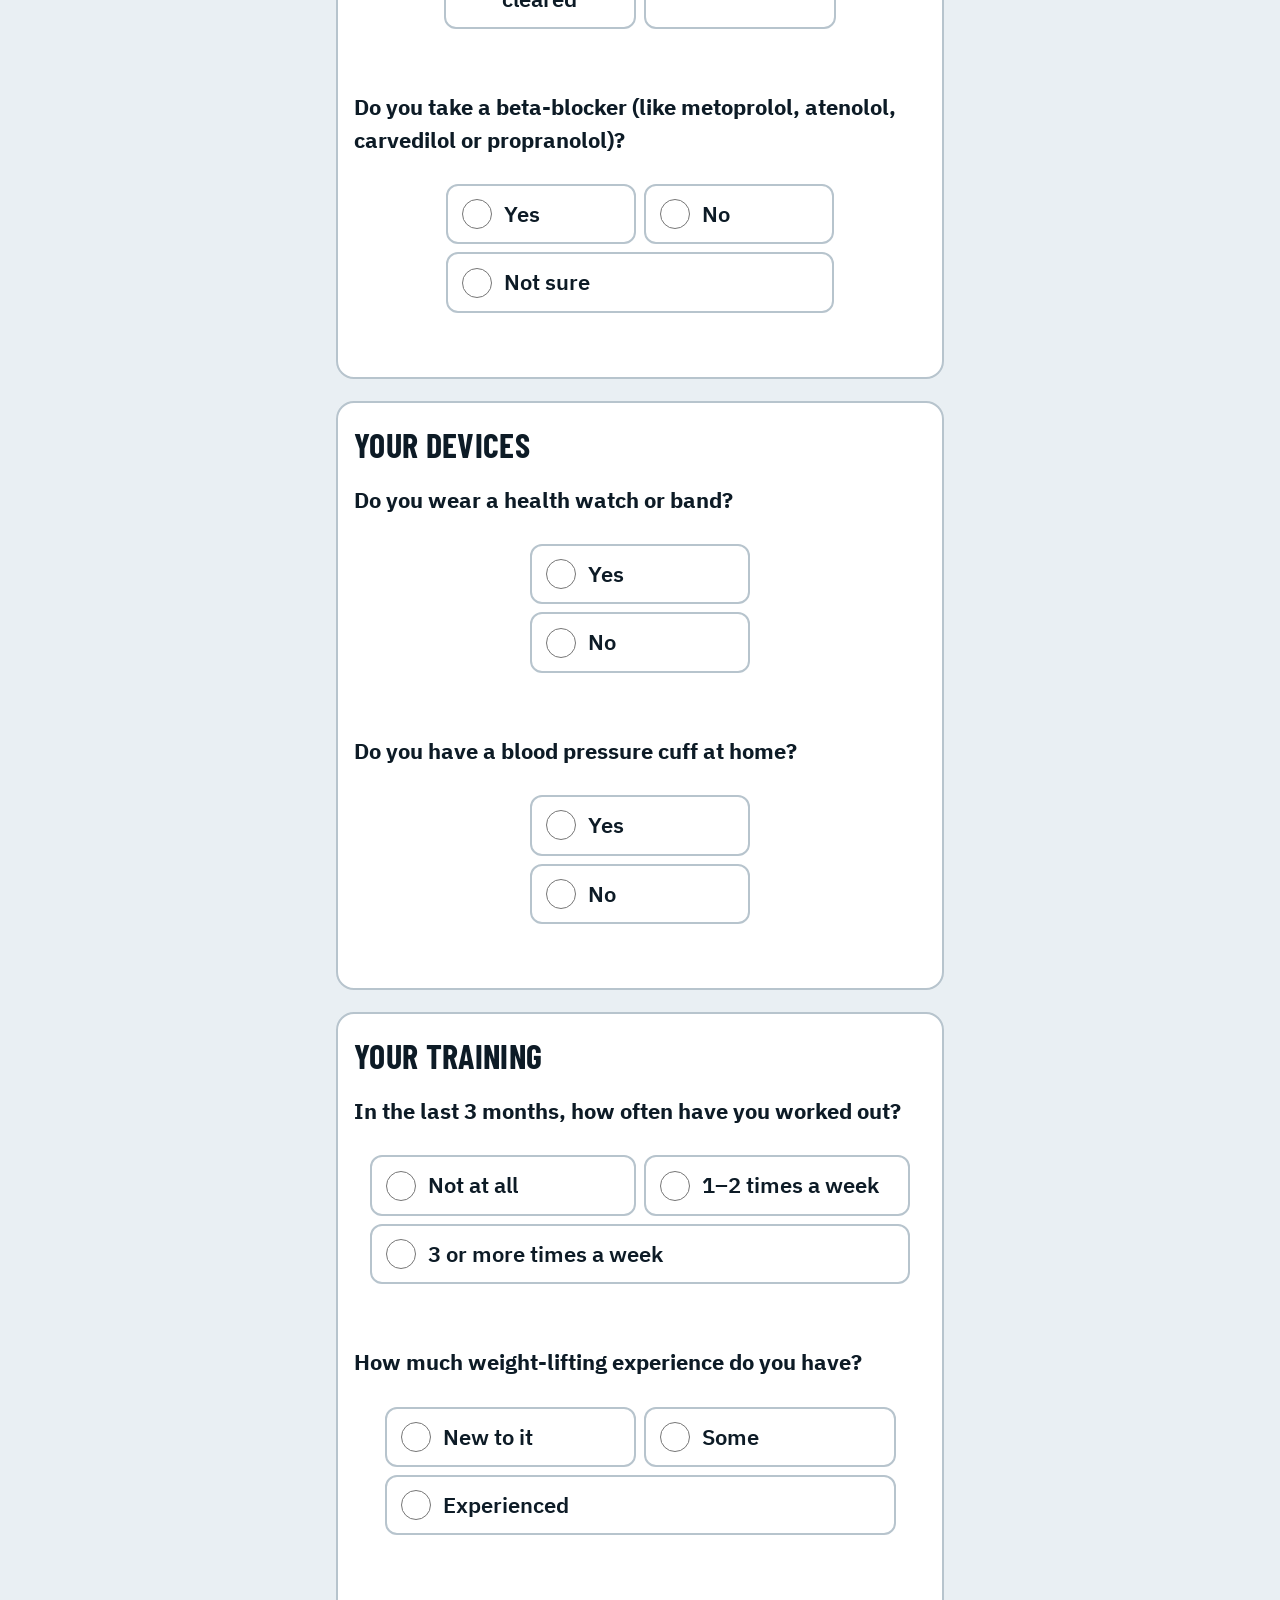
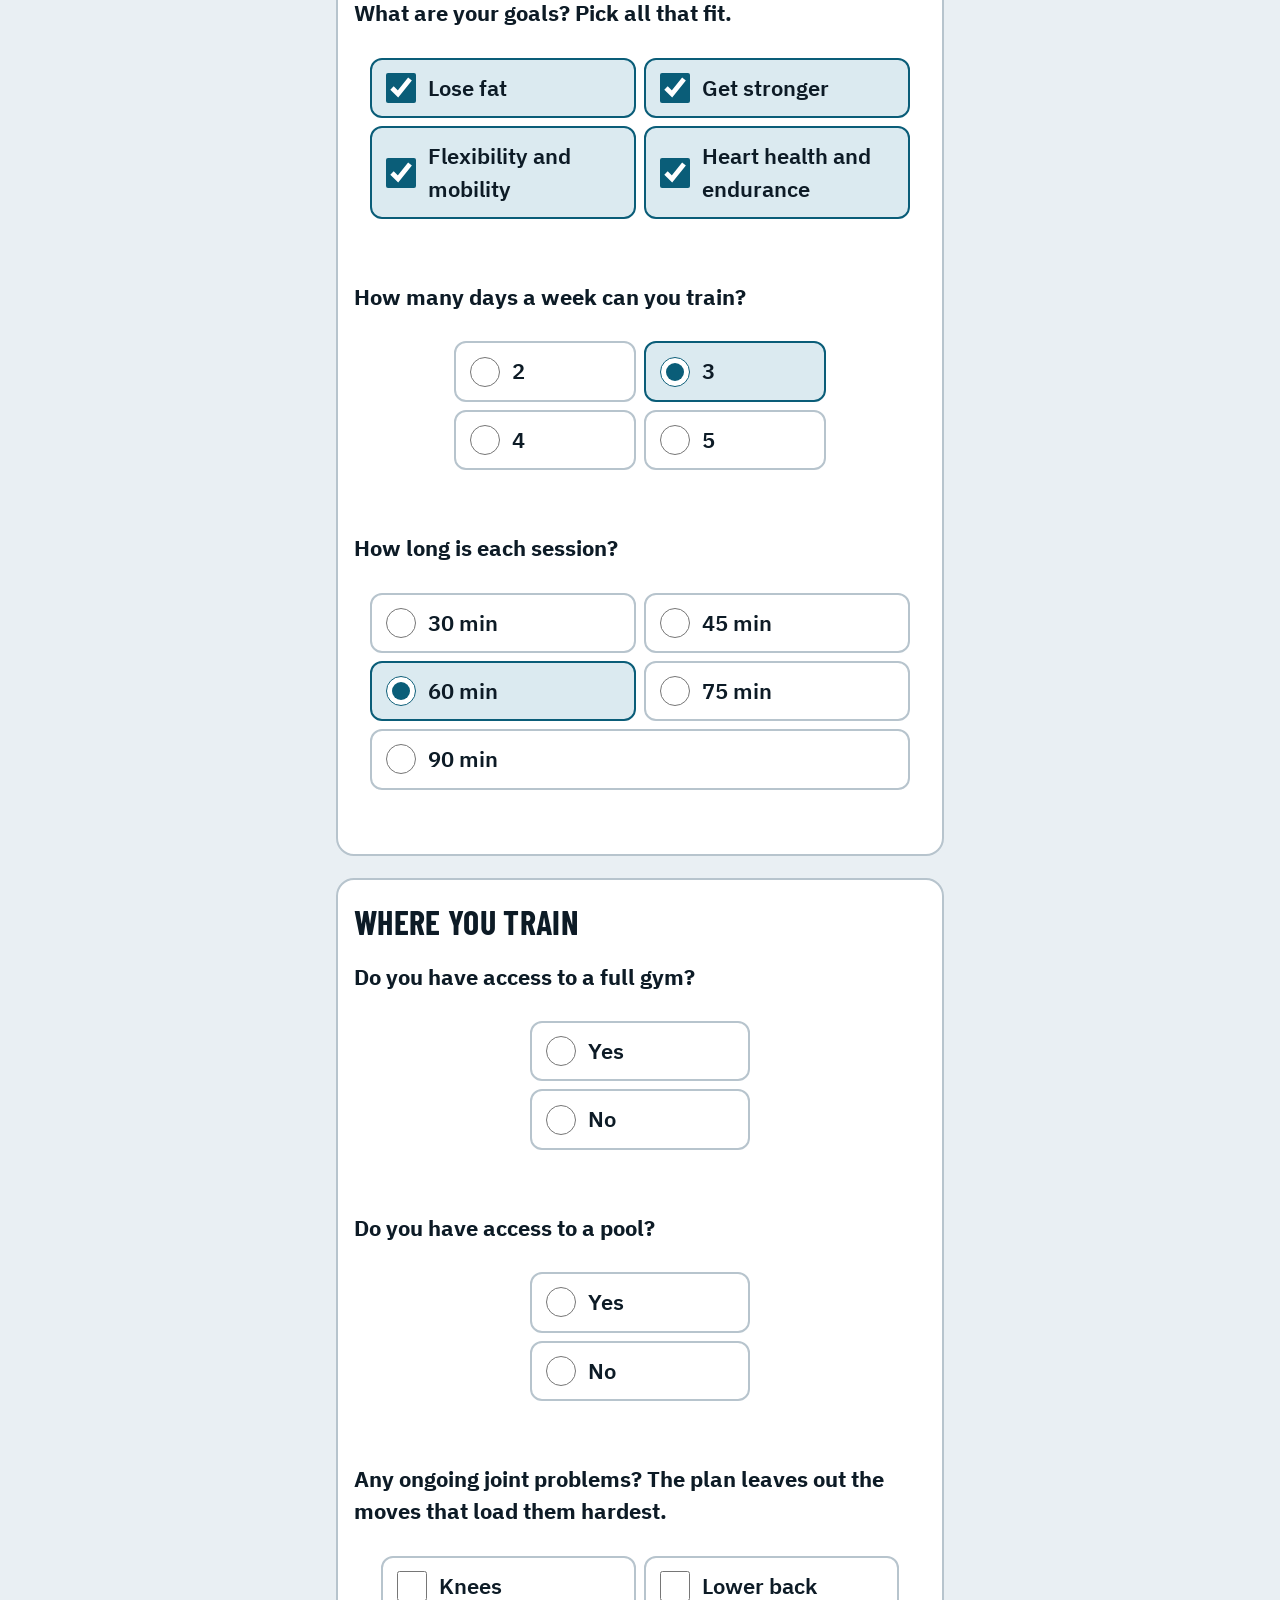
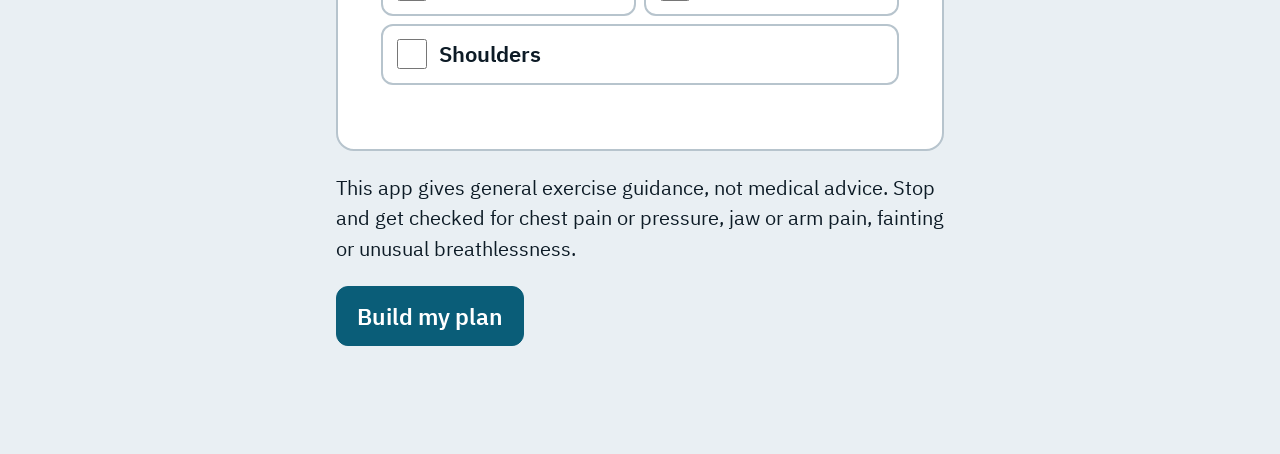
==== commit dc72e7fb: "Web 1.3.0: log cardio and stretching, Start rest and 20-second voice cues (copied from daily-trainin" ====
--- a/index.html
+++ b/index.html
@@ -263,6 +263,23 @@
 .chip .play { color: var(--action); font-size: 1rem; }
 .chip b { font-size: 1.1rem; }
 .chip span:not(.play) { color: var(--muted); font-size: 1rem; }
+/* Cardio + stretch logging on the cards after the lifts */
+.track { display: grid; gap: 12px; border-top: 2px solid var(--line); padding-top: 14px; }
+.track .label { font-size: .95rem; }
+.xgrid { display: grid; grid-template-columns: repeat(auto-fit, minmax(8.5rem, 1fr)); gap: 10px; }
+.xgrid .field input { font-size: 1.5rem; }
+.xgrid .field span { white-space: nowrap; }
+.xdone { justify-self: stretch; font: 700 1.25rem var(--body); min-height: 3.2rem; border-radius: 14px; border: 2px solid var(--line);
+  background: var(--surface); color: var(--ink); cursor: pointer; }
+.xdone[aria-pressed="true"] { background: var(--good); border-color: var(--good); color: var(--surface); }
+.xst-list { display: flex; flex-wrap: wrap; gap: 10px; }
+.xst { font: 600 1.1rem var(--body); min-height: 3rem; padding: 8px 14px; border-radius: 12px; border: 2px solid var(--line);
+  background: var(--surface); color: var(--ink); cursor: pointer; text-align: left; }
+.xst[aria-pressed="true"] { background: var(--accent-soft); border-color: var(--good); }
+.xst .box { display: inline-block; width: 1.4rem; color: var(--good); font-weight: 700; }
+.xhint { margin: 0; font-size: 1rem; color: var(--muted); }
+.ex.fixed.logged { border-style: solid; border-color: var(--good); }
+.wk-extra { margin: 0; font-size: 1.05rem; font-weight: 600; }
 .note { border-top: 2px solid var(--line); }
 @media (max-width: 420px) {
   .hero h1 { font-size: 2.4rem; }
@@ -370,6 +387,27 @@
 .hero .ghost { color: var(--hero-ink); border-color: rgba(255,255,255,.45); justify-self: start; }
 #setup, #main { display: grid; gap: 22px; }
 #setup[hidden], #main[hidden], #checkin[hidden] { display: none !important; }
+/* ===== My progress: charts drawn on the page ===== */
+.progresscard summary { cursor: pointer; list-style: none; display: flex; justify-content: space-between; align-items: baseline; gap: 12px; min-height: 48px; }
+.progresscard summary::-webkit-details-marker { display: none; }
+.progresscard summary::after { content: "▾"; font-size: 1.4rem; color: var(--accent); }
+.progresscard[open] summary::after { content: "▴"; }
+.ptitle { font-family: var(--display); font-size: 1.7rem; font-weight: 700; text-transform: uppercase; flex: 1; }
+.plist { display: grid; gap: 18px; margin-top: 8px; }
+.psec { font-size: 1.3rem; text-transform: uppercase; margin-top: 4px; }
+.pitem { display: grid; gap: 6px; padding-bottom: 14px; border-bottom: 1px solid var(--line); }
+.pitem:last-child { border-bottom: 0; }
+.phead { display: flex; flex-wrap: wrap; justify-content: space-between; align-items: baseline; gap: 4px 12px; }
+.phead b { font-size: 1.15rem; }
+.pnum { font-family: var(--mono); font-size: 1.15rem; font-variant-numeric: tabular-nums; }
+.pnum.pgood { color: var(--good); } .pnum.pbad { color: var(--warn); }
+.pchart { width: 100%; height: auto; display: block; overflow: visible; }
+.pchart .pbase { stroke: var(--line); stroke-width: 1.5; }
+.pchart .pline { fill: none; stroke: var(--accent); stroke-width: 3.5; stroke-linejoin: round; stroke-linecap: round; vector-effect: non-scaling-stroke; }
+.pchart .pdot { fill: var(--accent); stroke: var(--surface); stroke-width: 2; vector-effect: non-scaling-stroke; }
+.pchart .pdot.light { fill: var(--surface); stroke: var(--accent); }
+.pdates { display: flex; justify-content: space-between; gap: 8px; font-size: .9rem; color: var(--muted); flex-wrap: wrap; }
+.nudge p { margin: 0; }
 </style>
 </head>
 <body>
@@ -390,6 +428,8 @@
       <p>You answered yes on the health check, so the plan stays gentle: lighter sets, no hard intervals, steady cardio. Show this plan to your doctor.</p>
       <button type="button" class="btn alt" id="clearedBtn">My doctor cleared me for exercise</button>
     </section>
+
+    <section class="easy nudge" id="backupNudge" hidden aria-label="Backup reminder"></section>
 
     <section class="timerbar" aria-label="Workout timer">
       <div class="tb-top">
@@ -420,6 +460,11 @@
       </div>
     </section>
     <section class="list" id="exList"></section>
+
+    <details class="card progresscard" id="progressCard">
+      <summary><span class="ptitle">My progress</span><span class="meta" id="progressCount"></span></summary>
+      <div id="progress" class="plist"></div>
+    </details>
 
     <section class="savebar" aria-label="Save and export">
       <span class="label">Your data</span>
@@ -440,7 +485,7 @@
         <div class="savebtns"><button type="button" class="btn" id="restoreUseText">Use pasted text</button><button type="button" class="btn alt" id="restoreChooseFile">Choose a file</button><button type="button" class="btn alt" id="restoreClose">Close</button></div>
       </div>
       <div class="confirm" id="restoreConfirm" hidden></div>
-      <span class="meta" id="saveStatus">Every set saves automatically on this phone. Nothing is sent anywhere. Tap Back up data now and then.</span>
+      <span class="meta" id="saveStatus">Every set saves automatically on this phone. Nothing is sent anywhere. Back up now and then, and pick Google Drive so a lost phone doesn't mean lost workouts.</span>
     </section>
 
     <p class="note">Weights are in lb. Breathe out on the hard part of every lift and leave 2 reps in the tank. Stop and get checked for chest pressure, jaw or arm pain, fainting or unusual breathlessness. General exercise guidance, not medical advice.</p>
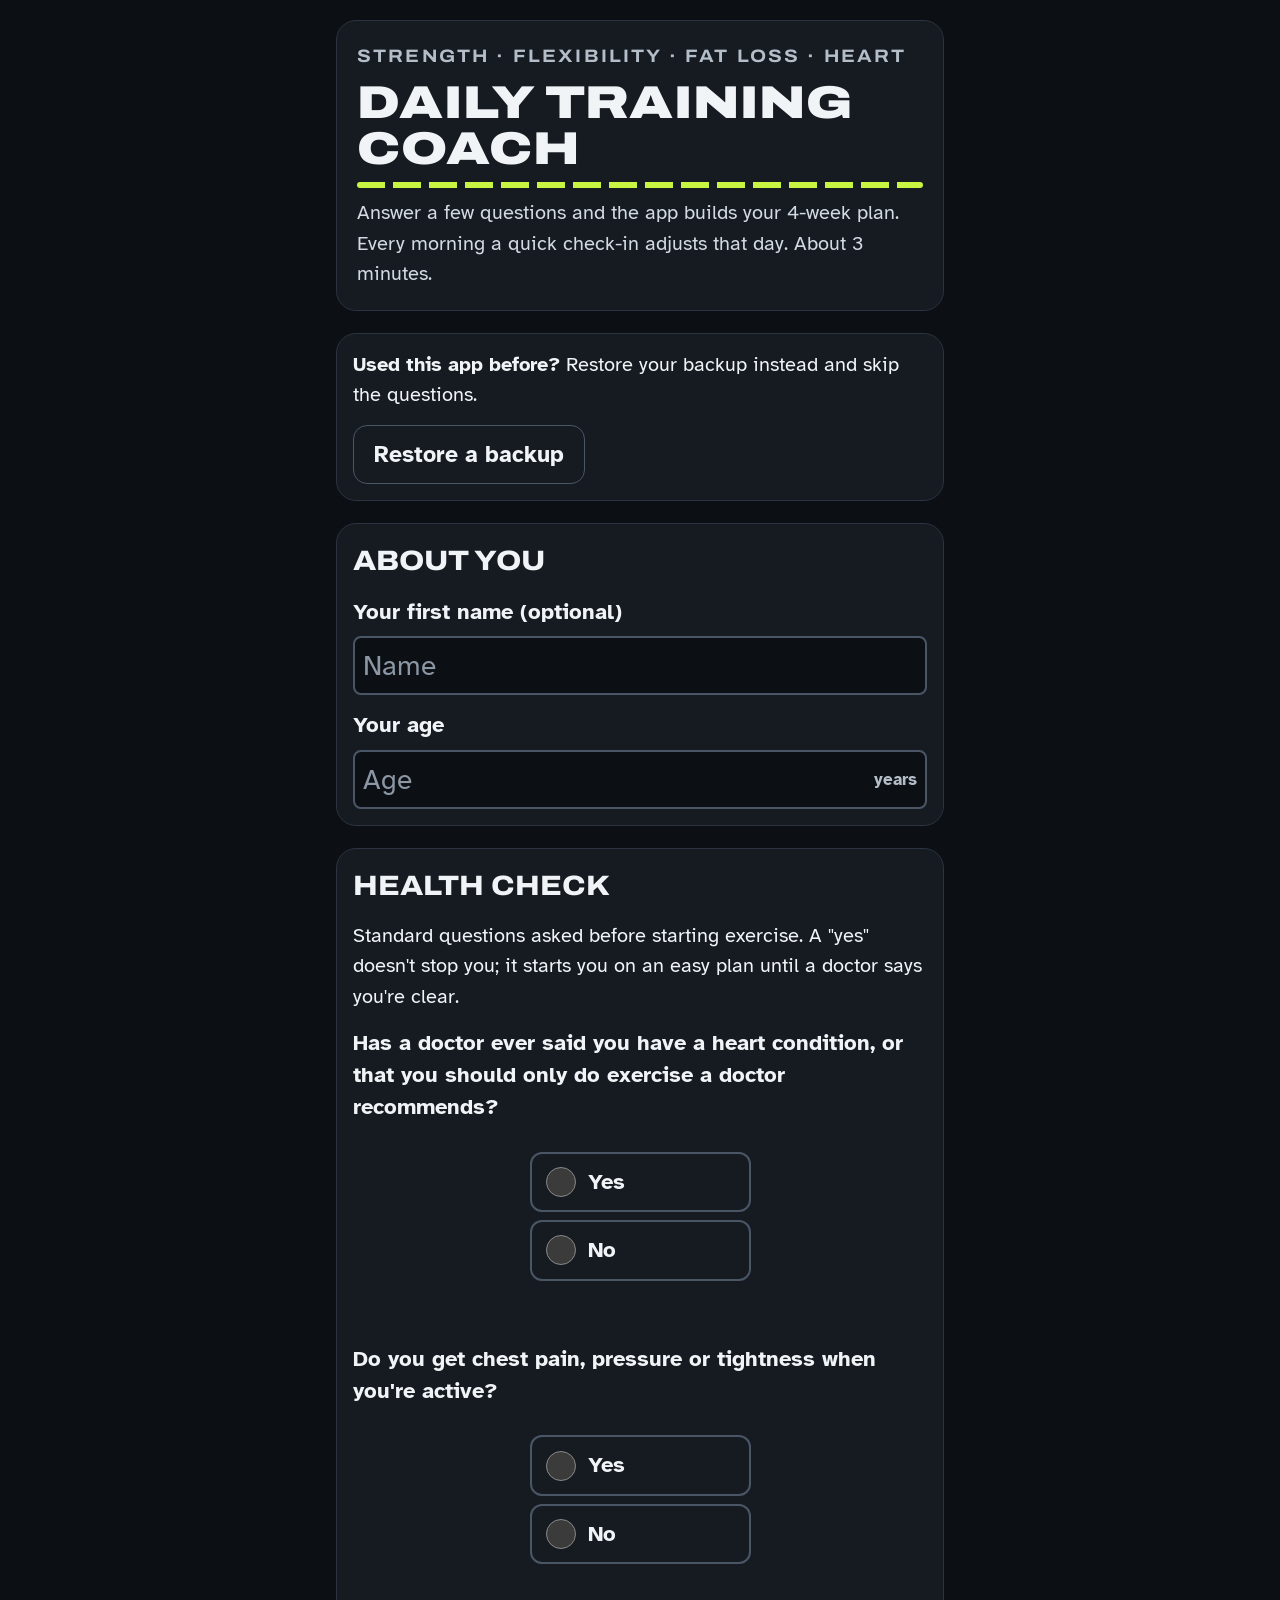
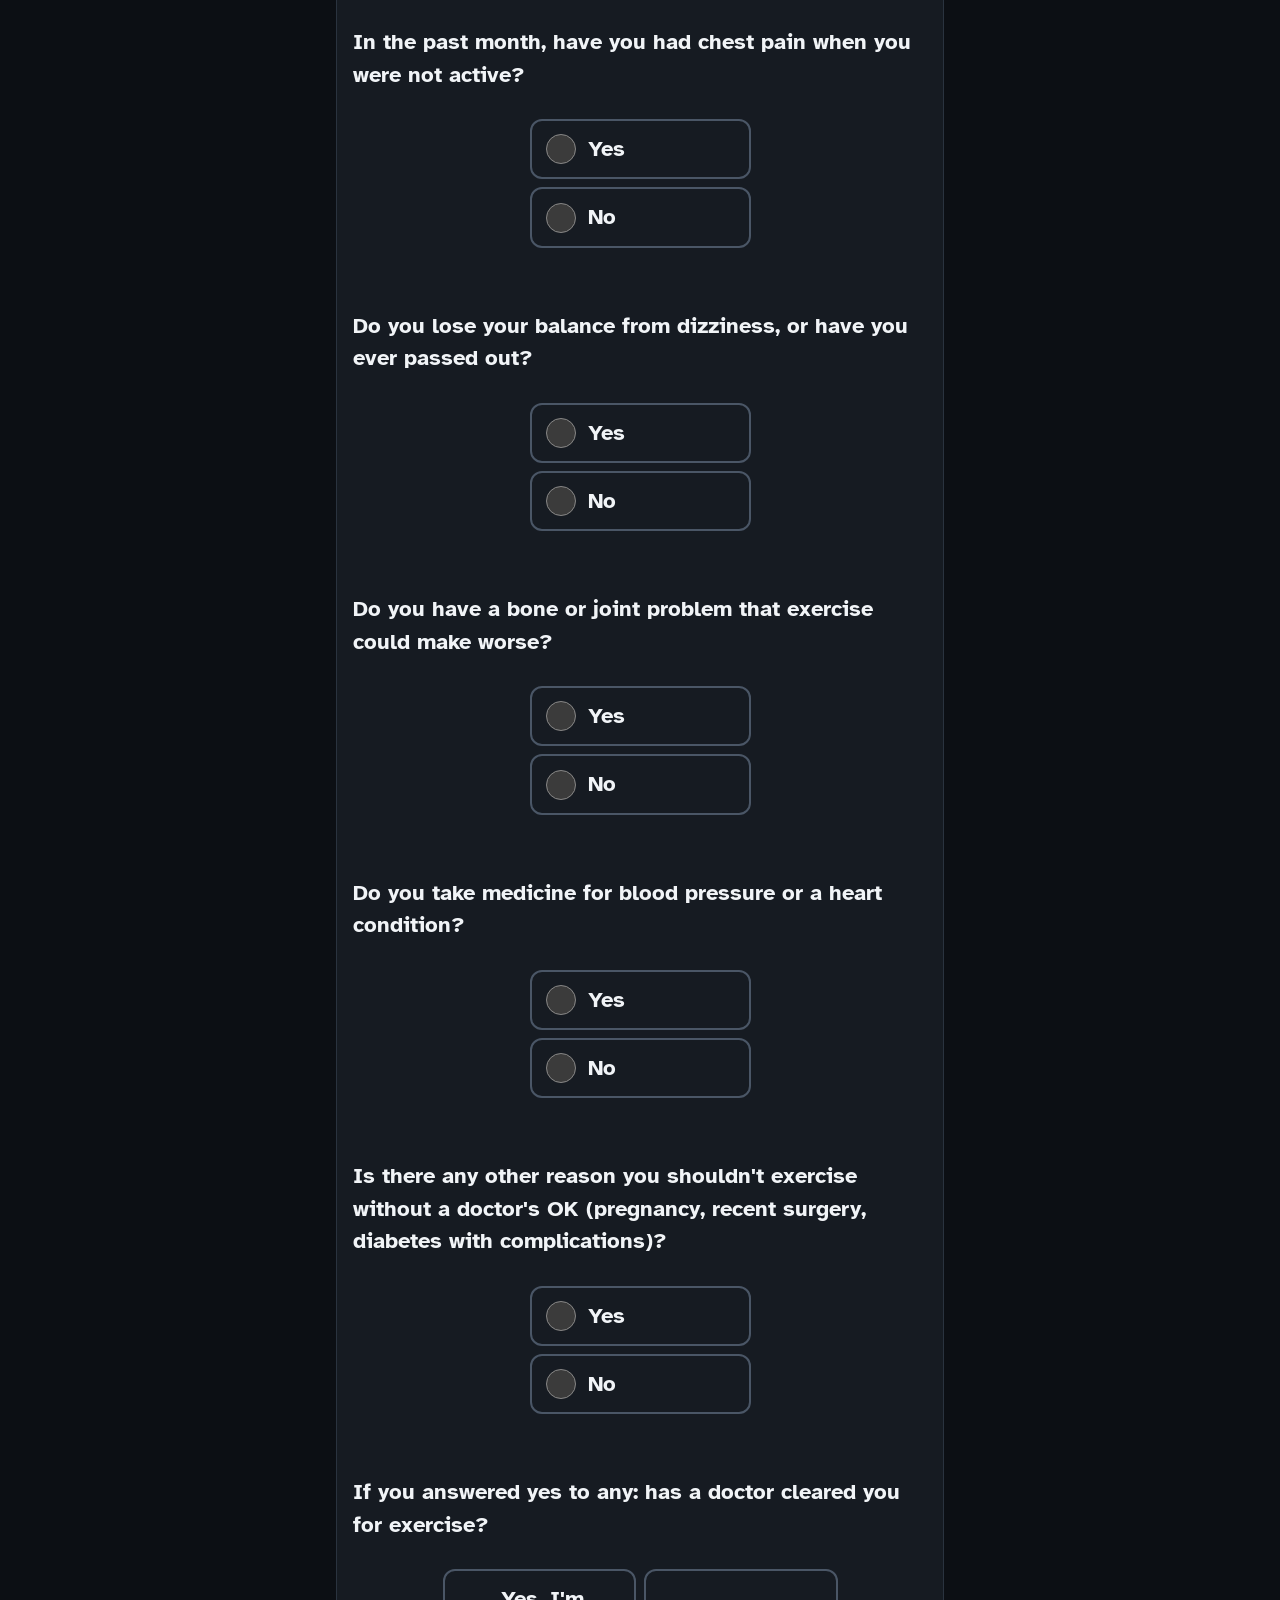
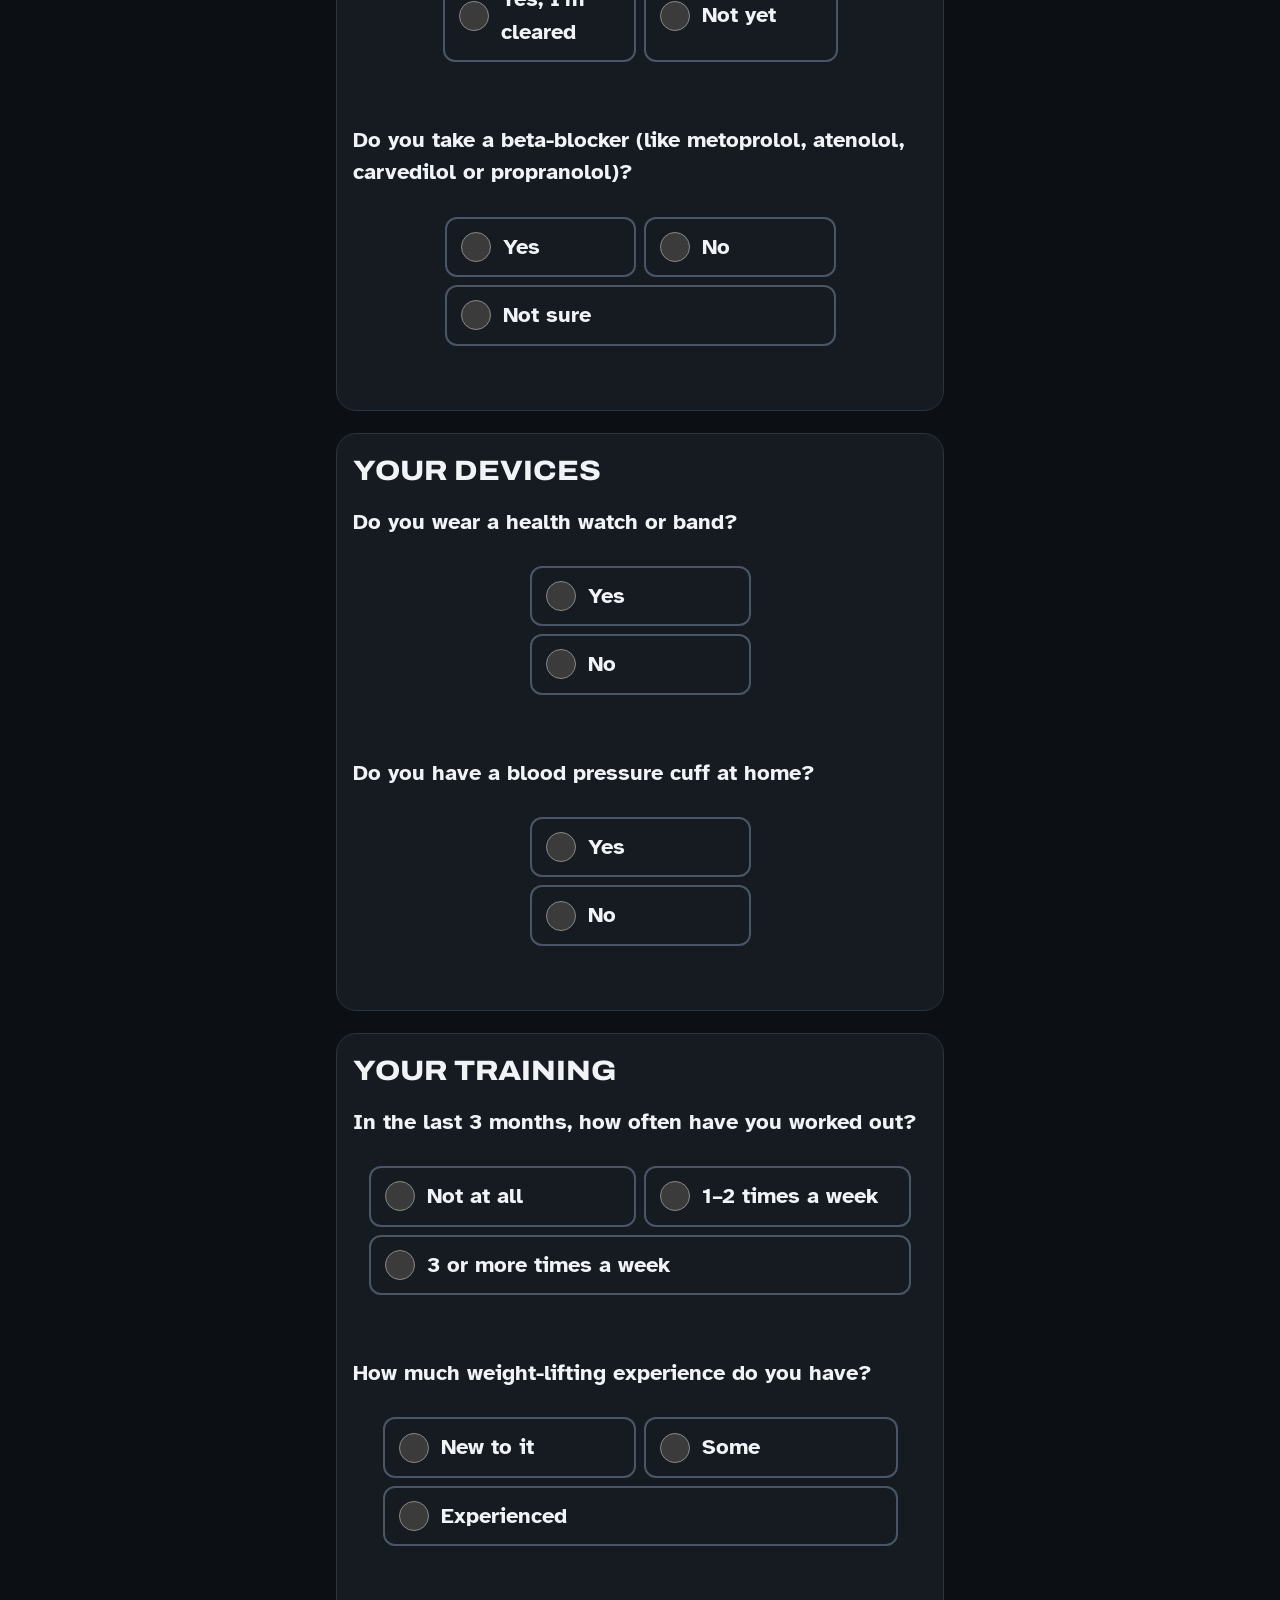
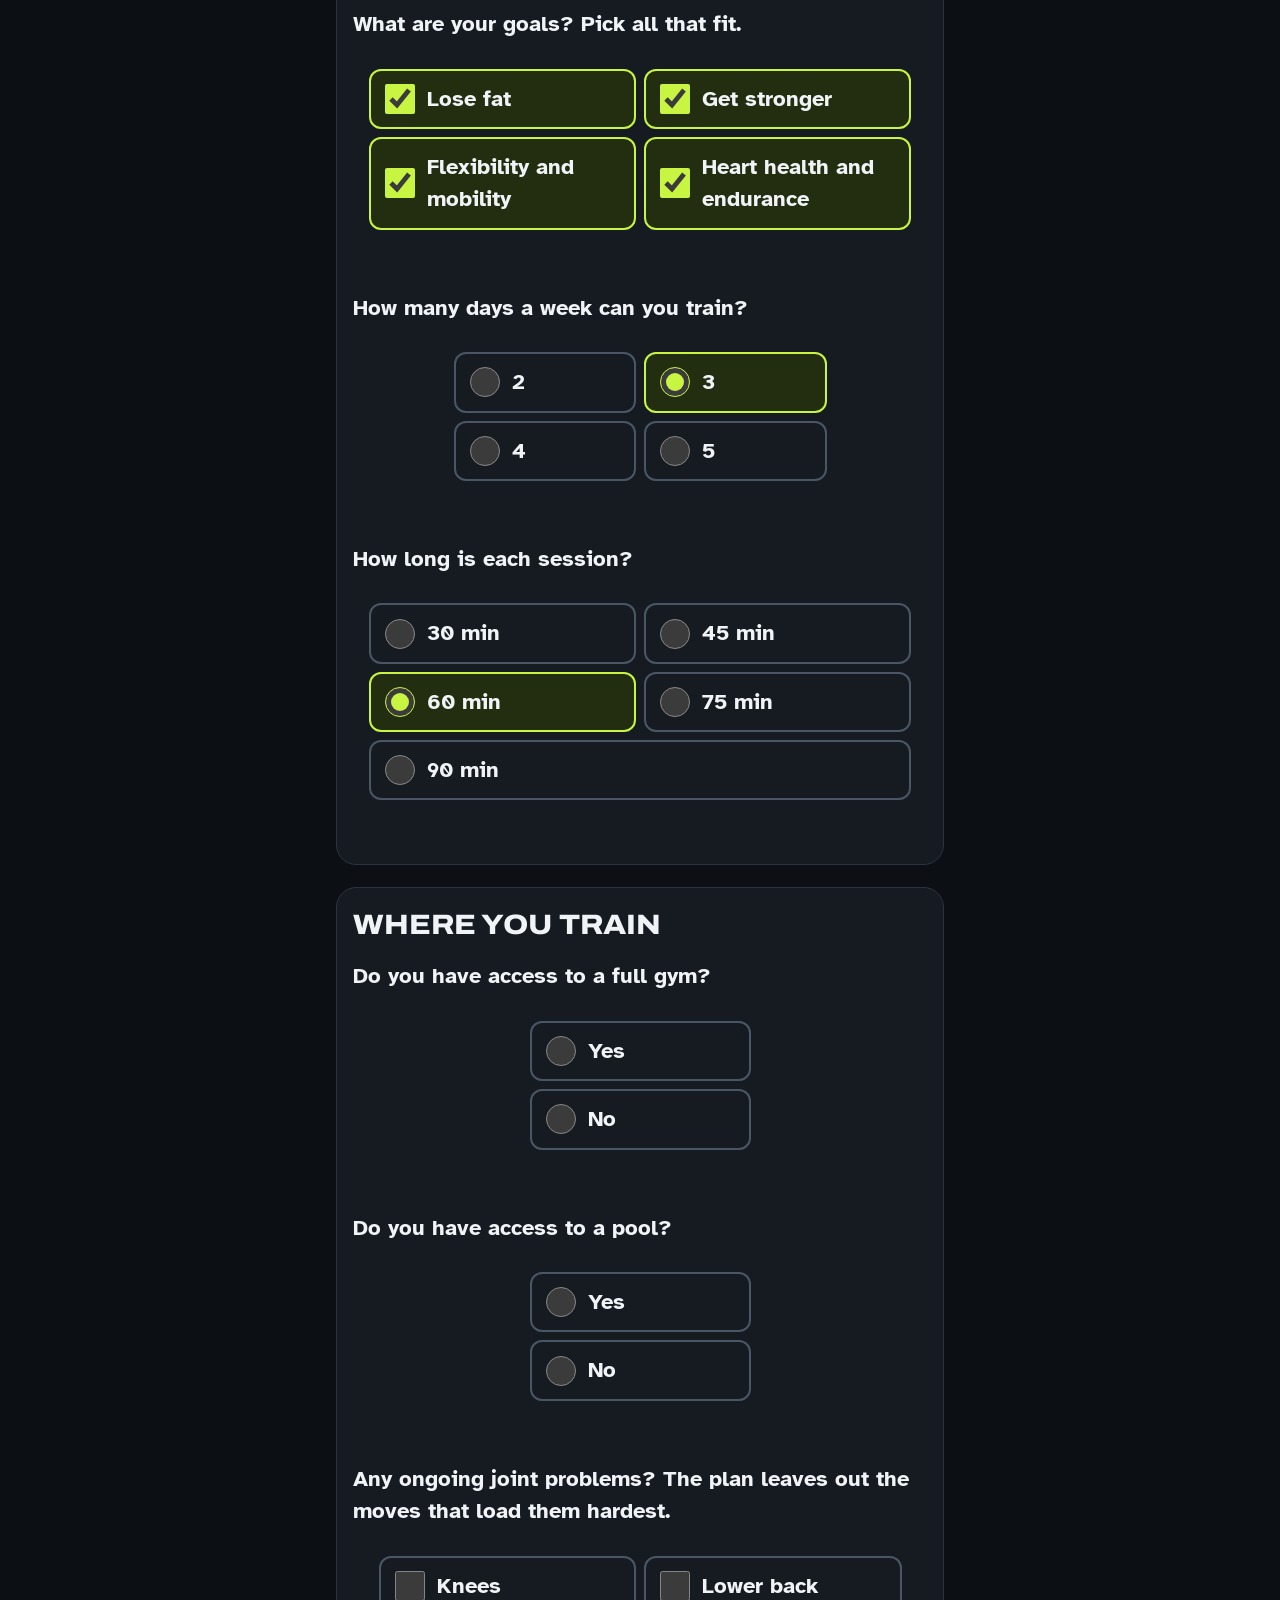
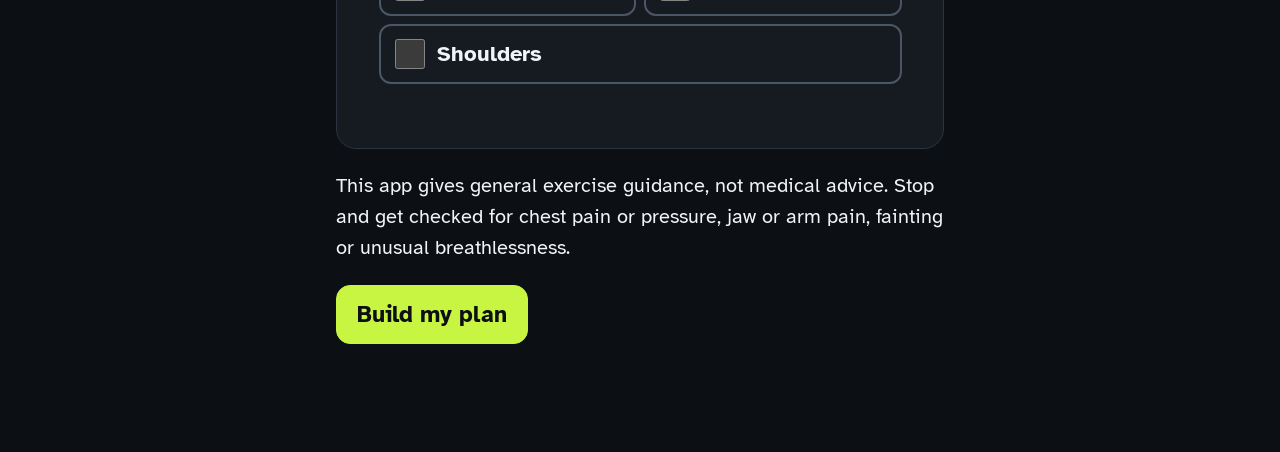
==== commit b4553755: "Web 1.4.0: Night Session look (copied from daily-training-coach www/) Co-Authored-By: Claude Opus 5." ====
--- a/index.html
+++ b/index.html
@@ -3,7 +3,7 @@
 <head>
 <meta charset="utf-8">
 <meta name="viewport" content="width=device-width,initial-scale=1,viewport-fit=cover">
-<meta name="theme-color" content="#0b2a3b">
+<meta name="theme-color" content="#0c0f14">
 <meta name="description" content="A personal training plan built from your answers, adjusted every morning.">
 <title>Daily Training Coach</title>
 <link rel="manifest" href="manifest.webmanifest">
@@ -408,6 +408,60 @@
 .pchart .pdot.light { fill: var(--surface); stroke: var(--accent); }
 .pdates { display: flex; justify-content: space-between; gap: 8px; font-size: .9rem; color: var(--muted); flex-wrap: wrap; }
 .nudge p { margin: 0; }
+
+/* ===== Visual identity: "Night Session" (theme 3, picked Oct 19) =====
+   Always dark: near-black ground, charcoal cards, one lime accent for "go" and progress,
+   amber for easy days, coral for rest/stop. Wide Archivo headlines, Atkinson Hyperlegible body
+   (built for low-vision reading). Large print stays. Overrides the Lane Line tokens above. */
+html:root:not([data-theme="never"]) {
+  color-scheme: dark;
+  --bg: #0c0f14; --surface: #161b22; --ink: #f1f4f7; --muted: #b4bec9; --line: #2a333f;
+  --accent: #c8f542; --accent-soft: #232e10; --good: #c8f542; --warn: #ffb547;
+  --action: #ff8a4c; --action-ink: #160803; --hero: #161b22; --hero-ink: #f1f4f7; --rope: #ff7a6b;
+  --caution: #ffb547; --caution-soft: #33270f; --good-soft: #232e10; --stop-soft: #3a1a17;
+  --field-line: #4a5666; --chip-bg: #262e39;
+  --display: "Archivo", "Arial Black", sans-serif;
+  --body: "Atkinson Hyperlegible", system-ui, sans-serif;
+}
+body { background: var(--bg); color: var(--ink); font-family: var(--body); }
+h1, h2, h3, .exname, .ptitle, .light b, .tb-restword, .days button b, .hero-eyebrow, .num {
+  font-family: var(--display); font-stretch: 112%; font-weight: 800; letter-spacing: 0; }
+h1, h2, h3, .exname { overflow-wrap: anywhere; }
+.hero { background: var(--surface); border: 1px solid var(--line); background-image: none; }
+.hero h1 { font-stretch: 125%; font-weight: 900; font-size: 2.3rem; line-height: 1; }
+.hero-eyebrow { color: var(--muted); font-size: .9rem; letter-spacing: .12em; font-weight: 700; }
+.hero .sub, .plansum { color: #d3dae2; }
+.hero .ghost { color: var(--ink); border-color: var(--field-line); }
+.lane { height: 6px; border-radius: 3px; background: repeating-linear-gradient(90deg, var(--accent) 0 28px, transparent 28px 36px); }
+.sessionhead h2 { font-size: 2rem; }
+.exname { font-size: 1.55rem; line-height: 1.1; }
+.checkin h3, .card h2, .weekcard h3, .ptitle { font-size: 1.4rem; }
+.adjust h3 { font-size: 1.25rem; }
+.light b { font-size: 1.9rem; }
+.days button b { font-size: 1.2rem; }
+.ex, .card, .checkin, .weekcard, .savebar, .adjust, .timerbar { border-width: 1px; border-radius: 20px; }
+.ex.active { border-color: var(--accent); box-shadow: inset 0 0 0 1px var(--accent); }
+.timerbar { border-color: var(--line); box-shadow: 0 10px 28px -14px rgba(0,0,0,.9); }
+.field { border-color: var(--field-line); background: var(--bg); }
+.field input { font-family: var(--mono); }
+.num { background: var(--chip-bg); color: var(--ink); font-weight: 800; }
+.btn { border-color: var(--accent); background: var(--accent); color: #0c0f14; font-weight: 700; border-radius: 14px; }
+.btn.alt { background: var(--surface); color: var(--ink); border-color: var(--field-line); }
+.seg button, .days button, .ci-opt, .ci-pill, .tick, .ghost, .xdone, .xst, .chips button { border-color: var(--field-line); }
+.seg button[aria-pressed="true"], .ci-pill:has(input:checked), .wk-today { color: #0c0f14; }
+.days button[aria-pressed="true"] { border-color: var(--accent); background: var(--accent-soft); box-shadow: inset 0 0 0 1px var(--accent); }
+.tick[aria-pressed="true"], .xdone[aria-pressed="true"] { color: #0c0f14; }
+.target { border-width: 1px; background: var(--bg); border-color: var(--field-line); }
+.target.up { border-color: var(--good); } .target.down { border-color: var(--warn); }
+.light { border-width: 1px; }
+.light .lamp { box-shadow: 0 0 18px -2px currentColor, inset 0 -4px 0 rgba(0,0,0,.25); }
+.light.green .lamp { color: var(--good); } .light.yellow .lamp { color: var(--caution); } .light.red .lamp, .light.stop .lamp { color: var(--rope); }
+.bar { background: var(--chip-bg); }
+.wk-cardio, .cue { color: var(--accent); }
+.chip { border-color: var(--field-line); }
+.ptitle { font-size: 1.25rem; font-stretch: 100%; }
+.su .field input, #suName { font-family: var(--body); }
+.field input::placeholder { color: #8b97a4; opacity: 1; }
 </style>
 </head>
 <body>
--- a/fonts.css
+++ b/fonts.css
@@ -5,3 +5,6 @@
 @font-face{font-family:"IBM Plex Sans";font-style:normal;font-weight:600;font-display:swap;src:url(fonts/ibm-plex-sans-latin-600-normal.woff2) format("woff2")}
 @font-face{font-family:"IBM Plex Sans";font-style:normal;font-weight:700;font-display:swap;src:url(fonts/ibm-plex-sans-latin-700-normal.woff2) format("woff2")}
 @font-face{font-family:"IBM Plex Mono";font-style:normal;font-weight:500;font-display:swap;src:url(fonts/ibm-plex-mono-latin-500-normal.woff2) format("woff2")}
+@font-face{font-family:"Archivo";font-style:normal;font-weight:100 900;font-stretch:62% 125%;font-display:swap;src:url(fonts/archivo-latin-wdth-normal.woff2) format("woff2")}
+@font-face{font-family:"Atkinson Hyperlegible";font-style:normal;font-weight:400;font-display:swap;src:url(fonts/atkinson-hyperlegible-latin-400-normal.woff2) format("woff2")}
+@font-face{font-family:"Atkinson Hyperlegible";font-style:normal;font-weight:700;font-display:swap;src:url(fonts/atkinson-hyperlegible-latin-700-normal.woff2) format("woff2")}
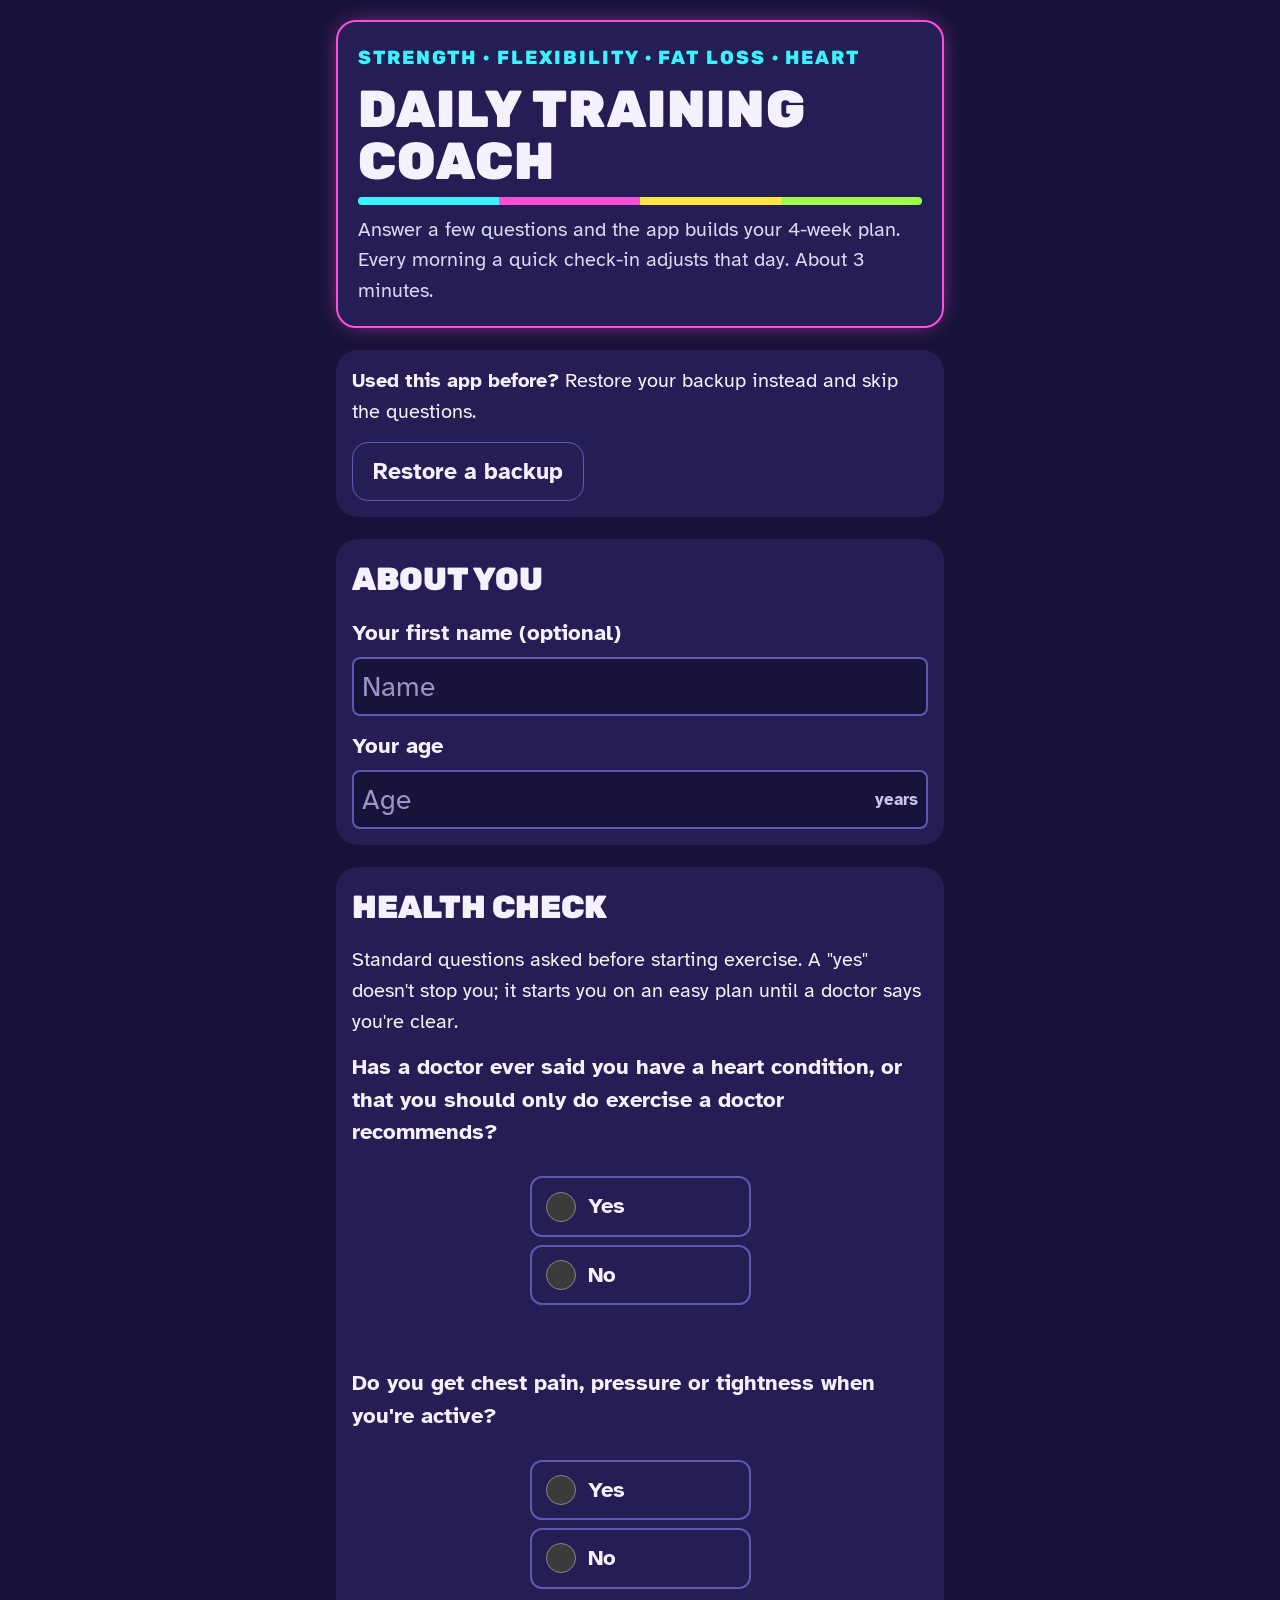
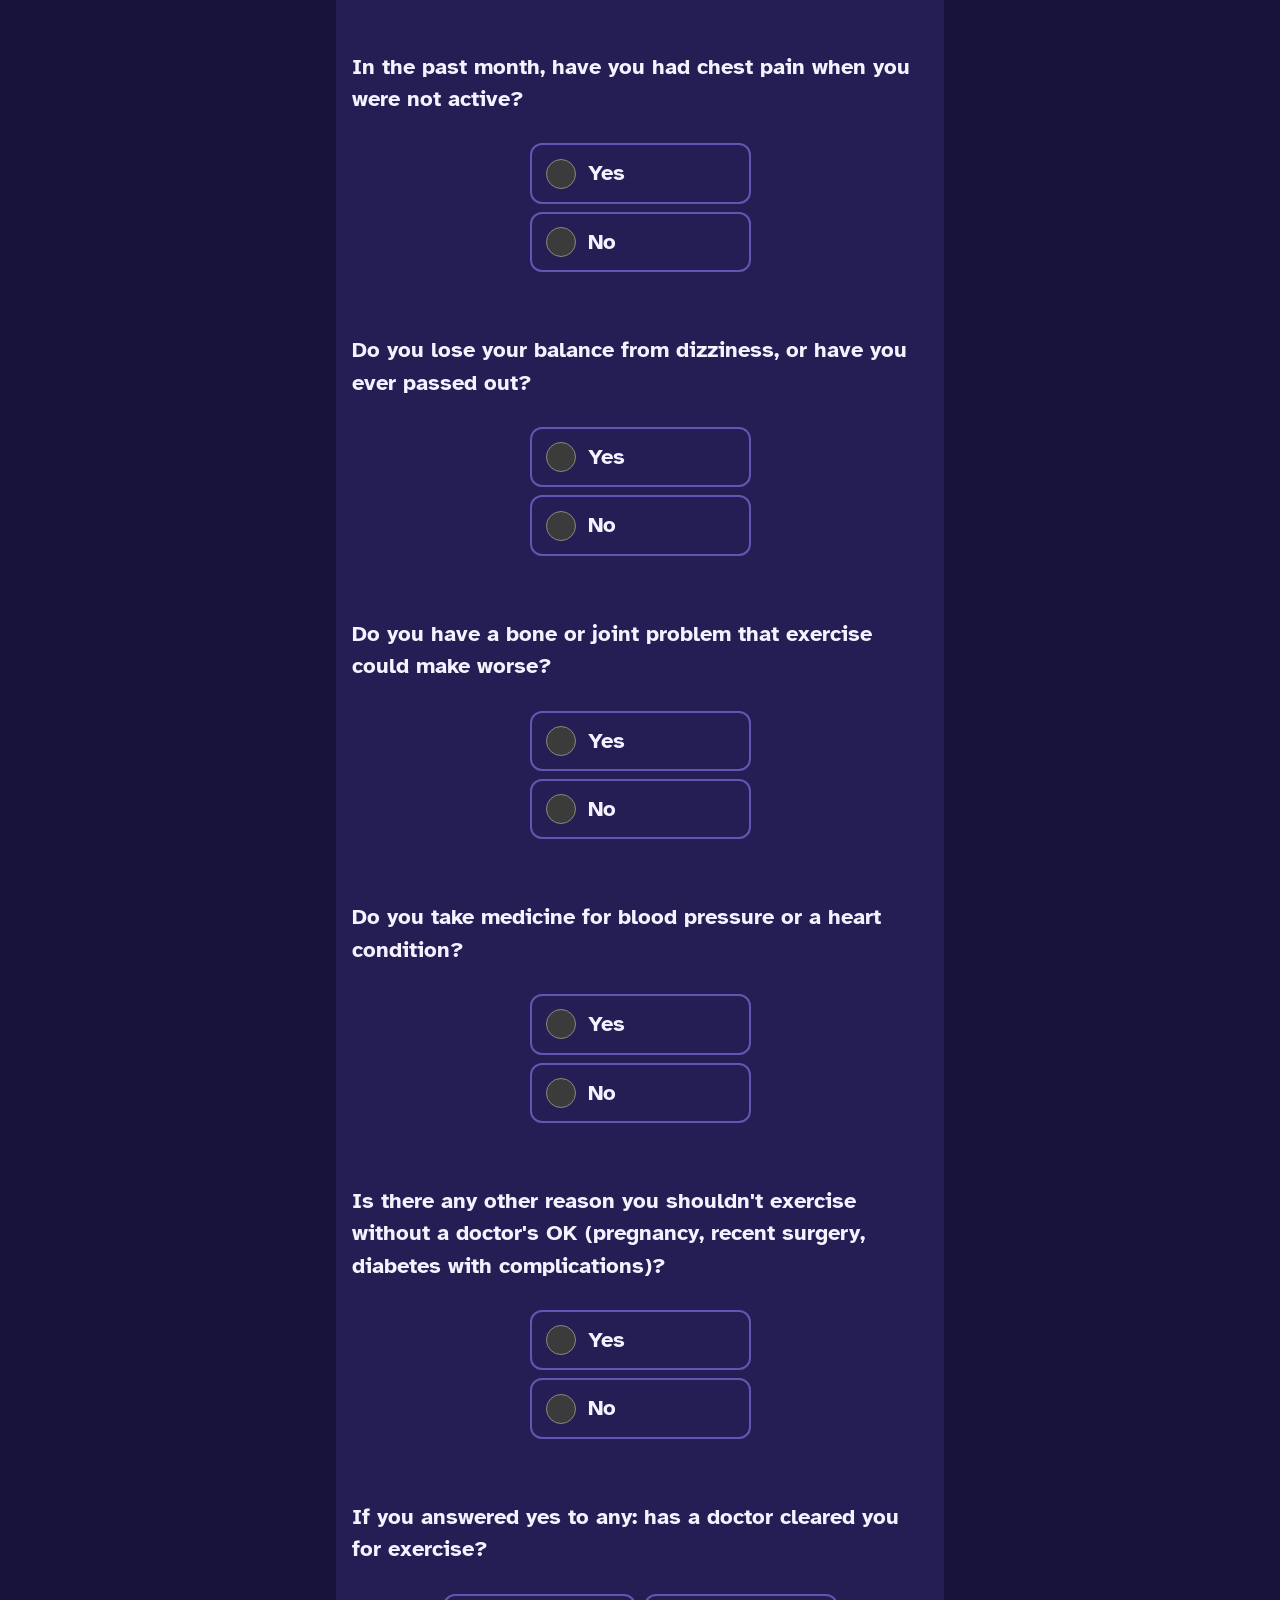
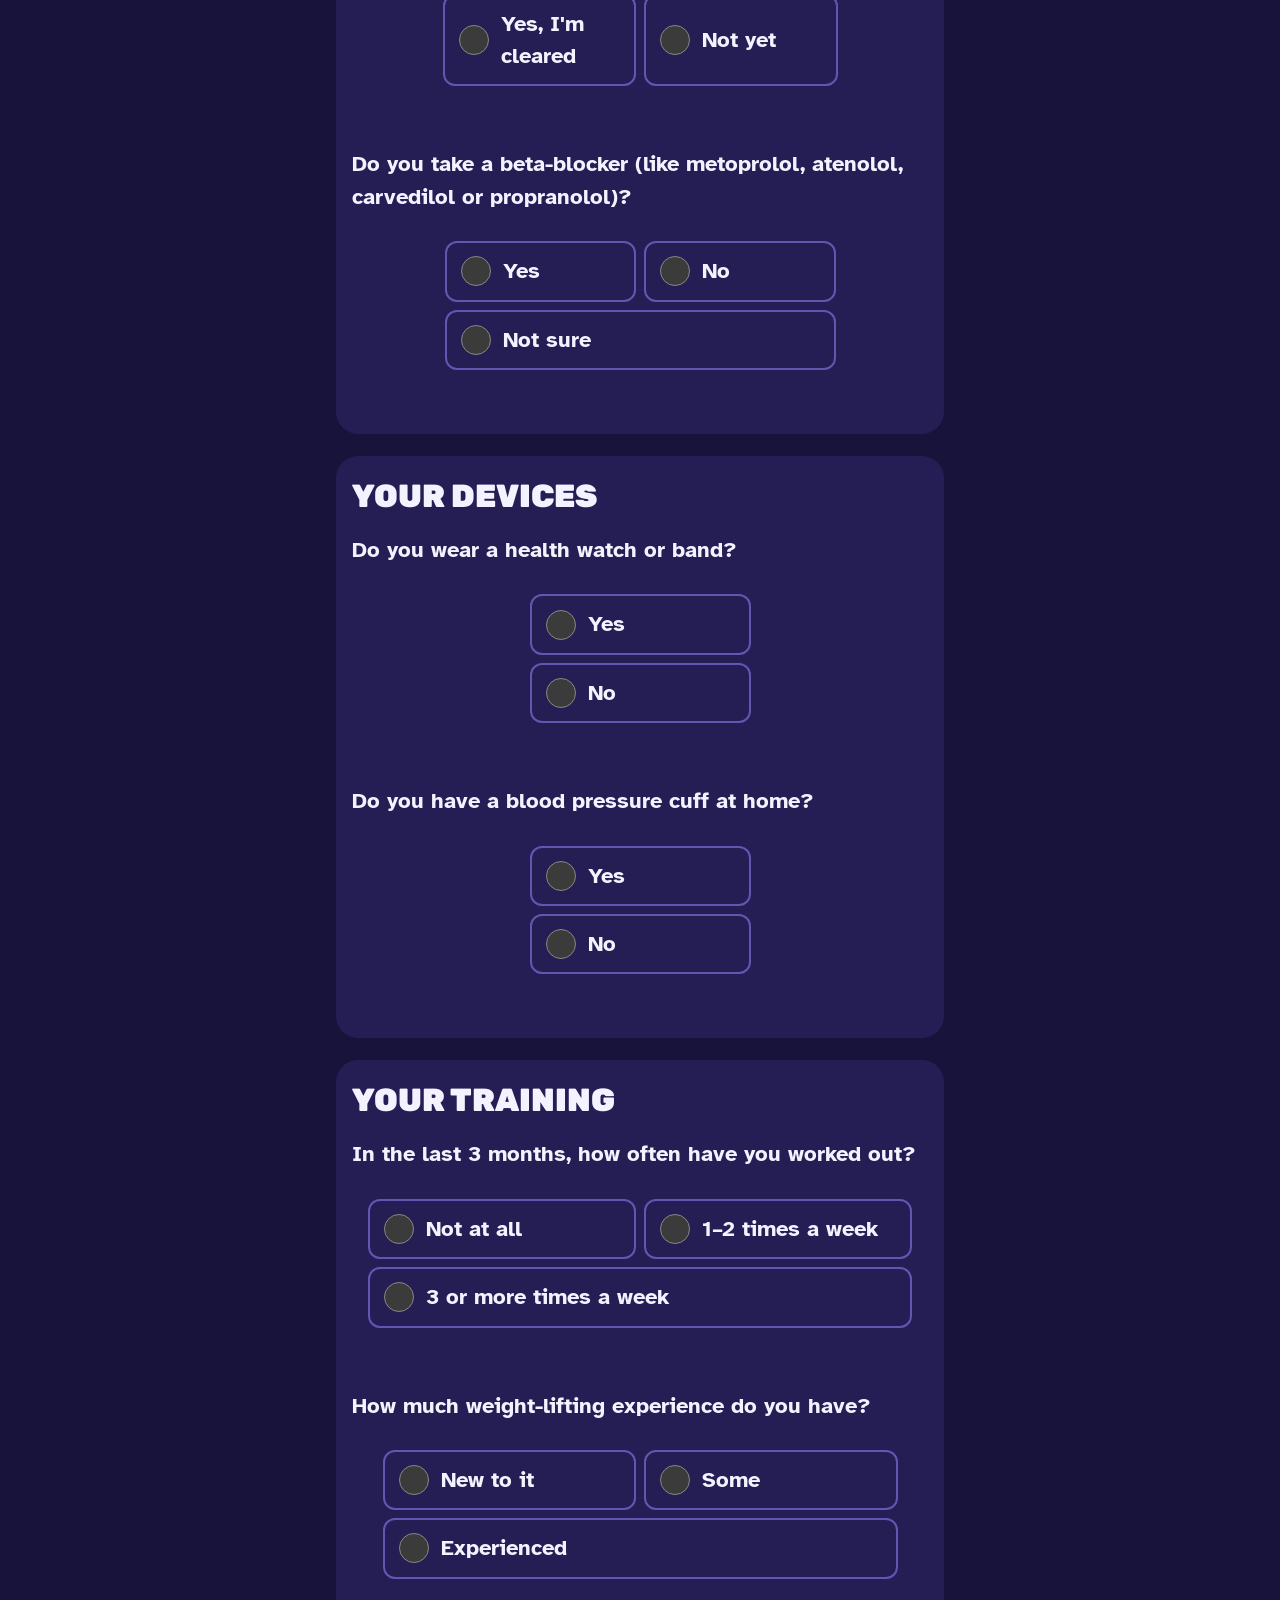
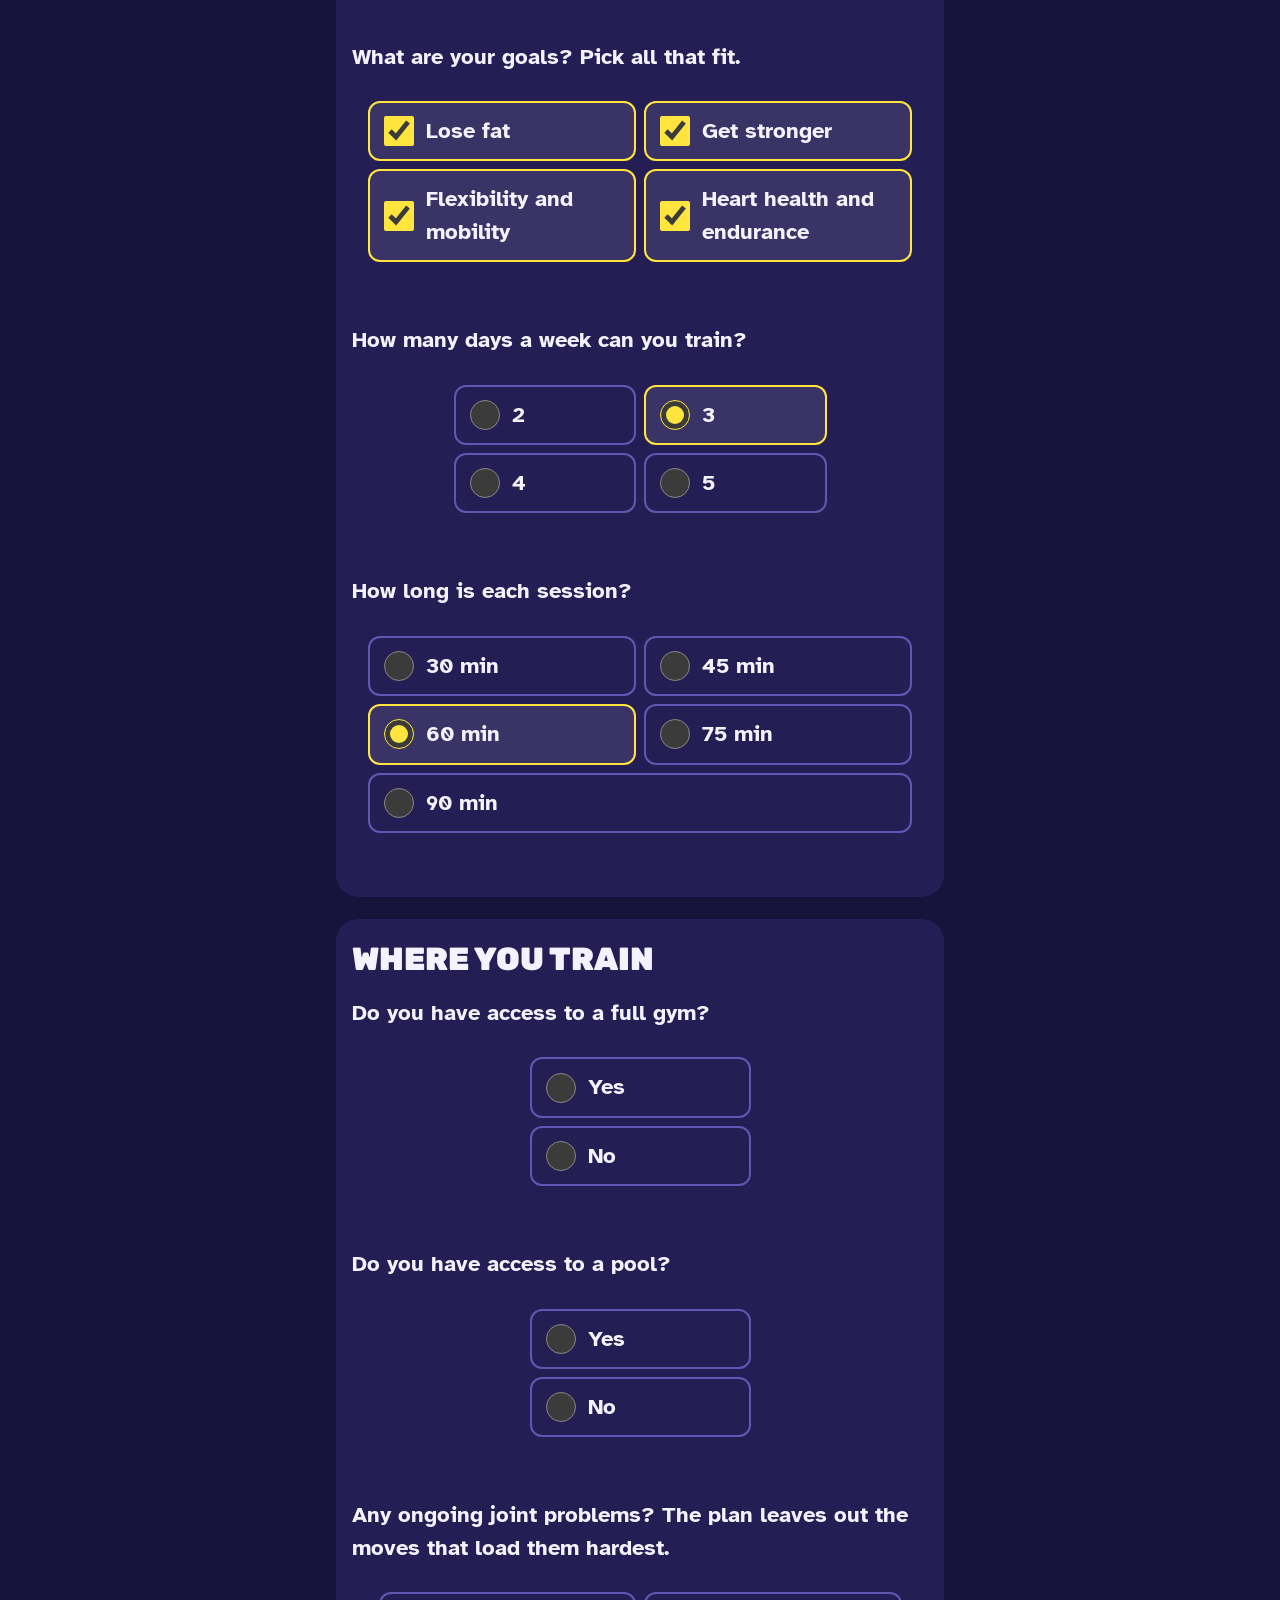
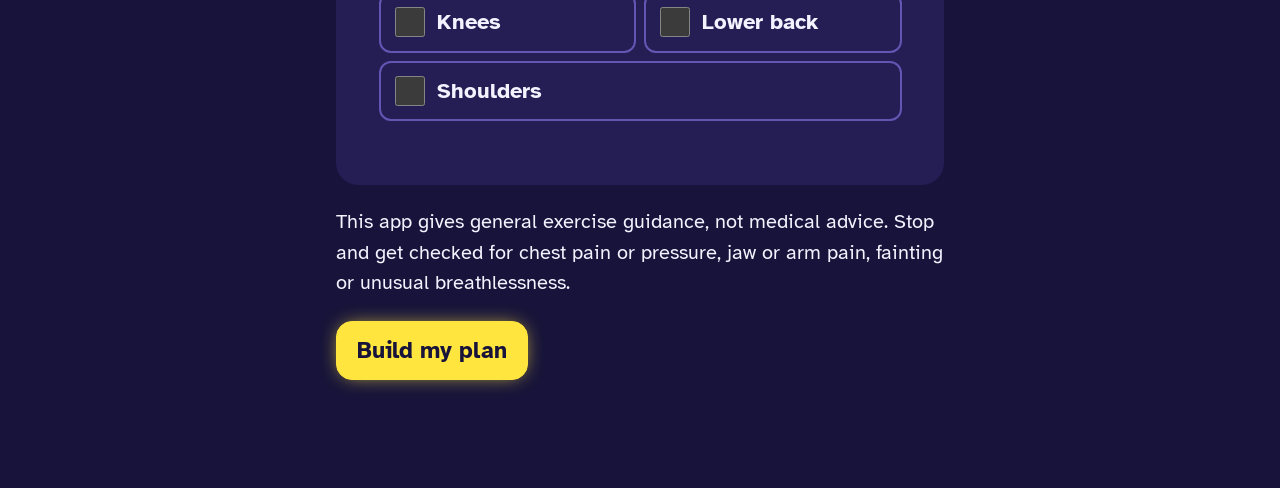
==== commit 8b732a37: "Web 1.5.0: Arcade look (copied from daily-training-coach www/) Co-Authored-By: Claude Opus 5.5 <nore" ====
--- a/index.html
+++ b/index.html
@@ -3,7 +3,7 @@
 <head>
 <meta charset="utf-8">
 <meta name="viewport" content="width=device-width,initial-scale=1,viewport-fit=cover">
-<meta name="theme-color" content="#0c0f14">
+<meta name="theme-color" content="#17133a">
 <meta name="description" content="A personal training plan built from your answers, adjusted every morning.">
 <title>Daily Training Coach</title>
 <link rel="manifest" href="manifest.webmanifest">
@@ -409,59 +409,68 @@
 .pdates { display: flex; justify-content: space-between; gap: 8px; font-size: .9rem; color: var(--muted); flex-wrap: wrap; }
 .nudge p { margin: 0; }
 
-/* ===== Visual identity: "Night Session" (theme 3, picked Oct 19) =====
-   Always dark: near-black ground, charcoal cards, one lime accent for "go" and progress,
-   amber for easy days, coral for rest/stop. Wide Archivo headlines, Atkinson Hyperlegible body
-   (built for low-vision reading). Large print stays. Overrides the Lane Line tokens above. */
+/* ===== Visual identity: "Arcade" (colorful theme 6, picked Oct 19) =====
+   Dark indigo, neon accents: yellow for the main button, lime for go and progress, cyan for links and Watch,
+   magenta for streaks, pink-red for rest/stop. Rubik heavy headlines, Atkinson Hyperlegible body.
+   Night Session is saved in themes/night-session.css. Overrides the Lane Line tokens above. */
 html:root:not([data-theme="never"]) {
   color-scheme: dark;
-  --bg: #0c0f14; --surface: #161b22; --ink: #f1f4f7; --muted: #b4bec9; --line: #2a333f;
-  --accent: #c8f542; --accent-soft: #232e10; --good: #c8f542; --warn: #ffb547;
-  --action: #ff8a4c; --action-ink: #160803; --hero: #161b22; --hero-ink: #f1f4f7; --rope: #ff7a6b;
-  --caution: #ffb547; --caution-soft: #33270f; --good-soft: #232e10; --stop-soft: #3a1a17;
-  --field-line: #4a5666; --chip-bg: #262e39;
-  --display: "Archivo", "Arial Black", sans-serif;
+  --bg: #17133a; --surface: #241e55; --ink: #f4f2ff; --muted: #c9c4ee; --line: #352d73;
+  --accent: #ffe53d; --accent-soft: #3a3466; --good: #9bff4a; --warn: #ffe53d;
+  --action: #3df2ff; --action-ink: #17133a; --hero: #241e55; --hero-ink: #f4f2ff; --rope: #ff6b8b;
+  --caution: #ffe53d; --caution-soft: #3b3550; --good-soft: #2c3d47; --stop-soft: #4a2148;
+  --field-line: #6157b3; --chip-bg: #352d73; --neon-c: #3df2ff; --neon-m: #ff4fd8; --neon-y: #ffe53d; --neon-l: #9bff4a;
+  --display: "Rubik", "Arial Black", sans-serif;
   --body: "Atkinson Hyperlegible", system-ui, sans-serif;
 }
 body { background: var(--bg); color: var(--ink); font-family: var(--body); }
 h1, h2, h3, .exname, .ptitle, .light b, .tb-restword, .days button b, .hero-eyebrow, .num {
-  font-family: var(--display); font-stretch: 112%; font-weight: 800; letter-spacing: 0; }
+  font-family: var(--display); font-weight: 900; letter-spacing: 0; font-stretch: normal; }
 h1, h2, h3, .exname { overflow-wrap: anywhere; }
-.hero { background: var(--surface); border: 1px solid var(--line); background-image: none; }
-.hero h1 { font-stretch: 125%; font-weight: 900; font-size: 2.3rem; line-height: 1; }
-.hero-eyebrow { color: var(--muted); font-size: .9rem; letter-spacing: .12em; font-weight: 700; }
-.hero .sub, .plansum { color: #d3dae2; }
+.hero { background: var(--surface); border: 2px solid var(--neon-m); background-image: none; box-shadow: 0 0 26px -10px var(--neon-m); }
+.hero h1 { font-size: 2.6rem; line-height: 1; }
+.hero-eyebrow { color: var(--neon-c); font-size: .95rem; letter-spacing: .1em; font-weight: 800; }
+.hero .sub, .plansum { color: #dcd8f7; }
 .hero .ghost { color: var(--ink); border-color: var(--field-line); }
-.lane { height: 6px; border-radius: 3px; background: repeating-linear-gradient(90deg, var(--accent) 0 28px, transparent 28px 36px); }
-.sessionhead h2 { font-size: 2rem; }
-.exname { font-size: 1.55rem; line-height: 1.1; }
-.checkin h3, .card h2, .weekcard h3, .ptitle { font-size: 1.4rem; }
-.adjust h3 { font-size: 1.25rem; }
-.light b { font-size: 1.9rem; }
-.days button b { font-size: 1.2rem; }
-.ex, .card, .checkin, .weekcard, .savebar, .adjust, .timerbar { border-width: 1px; border-radius: 20px; }
-.ex.active { border-color: var(--accent); box-shadow: inset 0 0 0 1px var(--accent); }
-.timerbar { border-color: var(--line); box-shadow: 0 10px 28px -14px rgba(0,0,0,.9); }
+.lane { height: 8px; border-radius: 4px; background: linear-gradient(90deg, var(--neon-c) 0 25%, var(--neon-m) 25% 50%, var(--neon-y) 50% 75%, var(--neon-l) 75% 100%); }
+.sessionhead h2 { font-size: 2.2rem; }
+.exname { font-size: 1.7rem; line-height: 1.1; }
+.checkin h3, .card h2, .weekcard h3 { font-size: 1.6rem; }
+.ptitle { font-size: 1.5rem; }
+.adjust h3 { font-size: 1.4rem; }
+.light b { font-size: 2.1rem; }
+.days button b { font-size: 1.35rem; }
+.ex, .card, .checkin, .weekcard, .savebar, .adjust, .timerbar { border-width: 0; border-radius: 22px; }
+.ex.fixed { border: 2px dashed var(--line); }
+.ex.active { box-shadow: 0 0 0 2px var(--neon-c), 0 0 22px -6px var(--neon-c); }
+.timerbar { background: var(--surface); box-shadow: 0 10px 28px -12px rgba(0,0,0,.8), inset 0 0 0 2px var(--line); }
 .field { border-color: var(--field-line); background: var(--bg); }
-.field input { font-family: var(--mono); }
-.num { background: var(--chip-bg); color: var(--ink); font-weight: 800; }
-.btn { border-color: var(--accent); background: var(--accent); color: #0c0f14; font-weight: 700; border-radius: 14px; }
-.btn.alt { background: var(--surface); color: var(--ink); border-color: var(--field-line); }
-.seg button, .days button, .ci-opt, .ci-pill, .tick, .ghost, .xdone, .xst, .chips button { border-color: var(--field-line); }
-.seg button[aria-pressed="true"], .ci-pill:has(input:checked), .wk-today { color: #0c0f14; }
-.days button[aria-pressed="true"] { border-color: var(--accent); background: var(--accent-soft); box-shadow: inset 0 0 0 1px var(--accent); }
-.tick[aria-pressed="true"], .xdone[aria-pressed="true"] { color: #0c0f14; }
-.target { border-width: 1px; background: var(--bg); border-color: var(--field-line); }
-.target.up { border-color: var(--good); } .target.down { border-color: var(--warn); }
-.light { border-width: 1px; }
-.light .lamp { box-shadow: 0 0 18px -2px currentColor, inset 0 -4px 0 rgba(0,0,0,.25); }
+.num { color: #17133a; border-radius: 14px; }
+article.ex:nth-of-type(4n+1) .num { background: var(--neon-c); }
+article.ex:nth-of-type(4n+2) .num { background: var(--neon-m); }
+article.ex:nth-of-type(4n+3) .num { background: var(--neon-y); }
+article.ex:nth-of-type(4n+4) .num { background: var(--neon-l); }
+.btn { border-color: var(--accent); background: var(--accent); color: #17133a; font-weight: 700; border-radius: 16px; box-shadow: 0 0 20px -6px var(--accent); }
+.btn.alt { background: var(--surface); color: var(--ink); border-color: var(--field-line); box-shadow: none; }
+.seg button, .days button, .ci-opt, .ci-pill, .tick, .ghost, .xdone, .xst, .chips button, .chip { border-color: var(--field-line); }
+.seg button[aria-pressed="true"], .ci-pill:has(input:checked), .wk-today { color: #17133a; }
+.days button[aria-pressed="true"] { border-color: var(--neon-c); background: var(--accent-soft); box-shadow: 0 0 0 1px var(--neon-c); }
+.tick[aria-pressed="true"], .xdone[aria-pressed="true"] { color: #17133a; box-shadow: 0 0 14px -4px var(--good); }
+.target { border-width: 2px; background: var(--bg); border-color: var(--field-line); }
+.target.up { border-color: var(--good); } .target.down { border-color: var(--rope); }
+.target.down .tgt-why { color: var(--rope); }
+.light { border-width: 2px; }
+.light .lamp { box-shadow: 0 0 22px 0 currentColor, inset 0 -4px 0 rgba(0,0,0,.25); }
 .light.green .lamp { color: var(--good); } .light.yellow .lamp { color: var(--caution); } .light.red .lamp, .light.stop .lamp { color: var(--rope); }
 .bar { background: var(--chip-bg); }
-.wk-cardio, .cue { color: var(--accent); }
-.chip { border-color: var(--field-line); }
-.ptitle { font-size: 1.25rem; font-stretch: 100%; }
+.clock { color: var(--neon-c); }
+.wk-cardio, .cue { color: var(--neon-c); }
+.watch .play { color: var(--action); }
+.chip .play { color: var(--neon-c); }
+.ptitle { font-stretch: normal; }
 .su .field input, #suName { font-family: var(--body); }
-.field input::placeholder { color: #8b97a4; opacity: 1; }
+.field input::placeholder { color: #9a94c8; opacity: 1; }
+.progresscard summary::after { color: var(--neon-c); }
 </style>
 </head>
 <body>
--- a/fonts.css
+++ b/fonts.css
@@ -8,3 +8,4 @@
 @font-face{font-family:"Archivo";font-style:normal;font-weight:100 900;font-stretch:62% 125%;font-display:swap;src:url(fonts/archivo-latin-wdth-normal.woff2) format("woff2")}
 @font-face{font-family:"Atkinson Hyperlegible";font-style:normal;font-weight:400;font-display:swap;src:url(fonts/atkinson-hyperlegible-latin-400-normal.woff2) format("woff2")}
 @font-face{font-family:"Atkinson Hyperlegible";font-style:normal;font-weight:700;font-display:swap;src:url(fonts/atkinson-hyperlegible-latin-700-normal.woff2) format("woff2")}
+@font-face{font-family:"Rubik";font-style:normal;font-weight:300 900;font-display:swap;src:url(fonts/rubik-latin-wght-normal.woff2) format("woff2")}
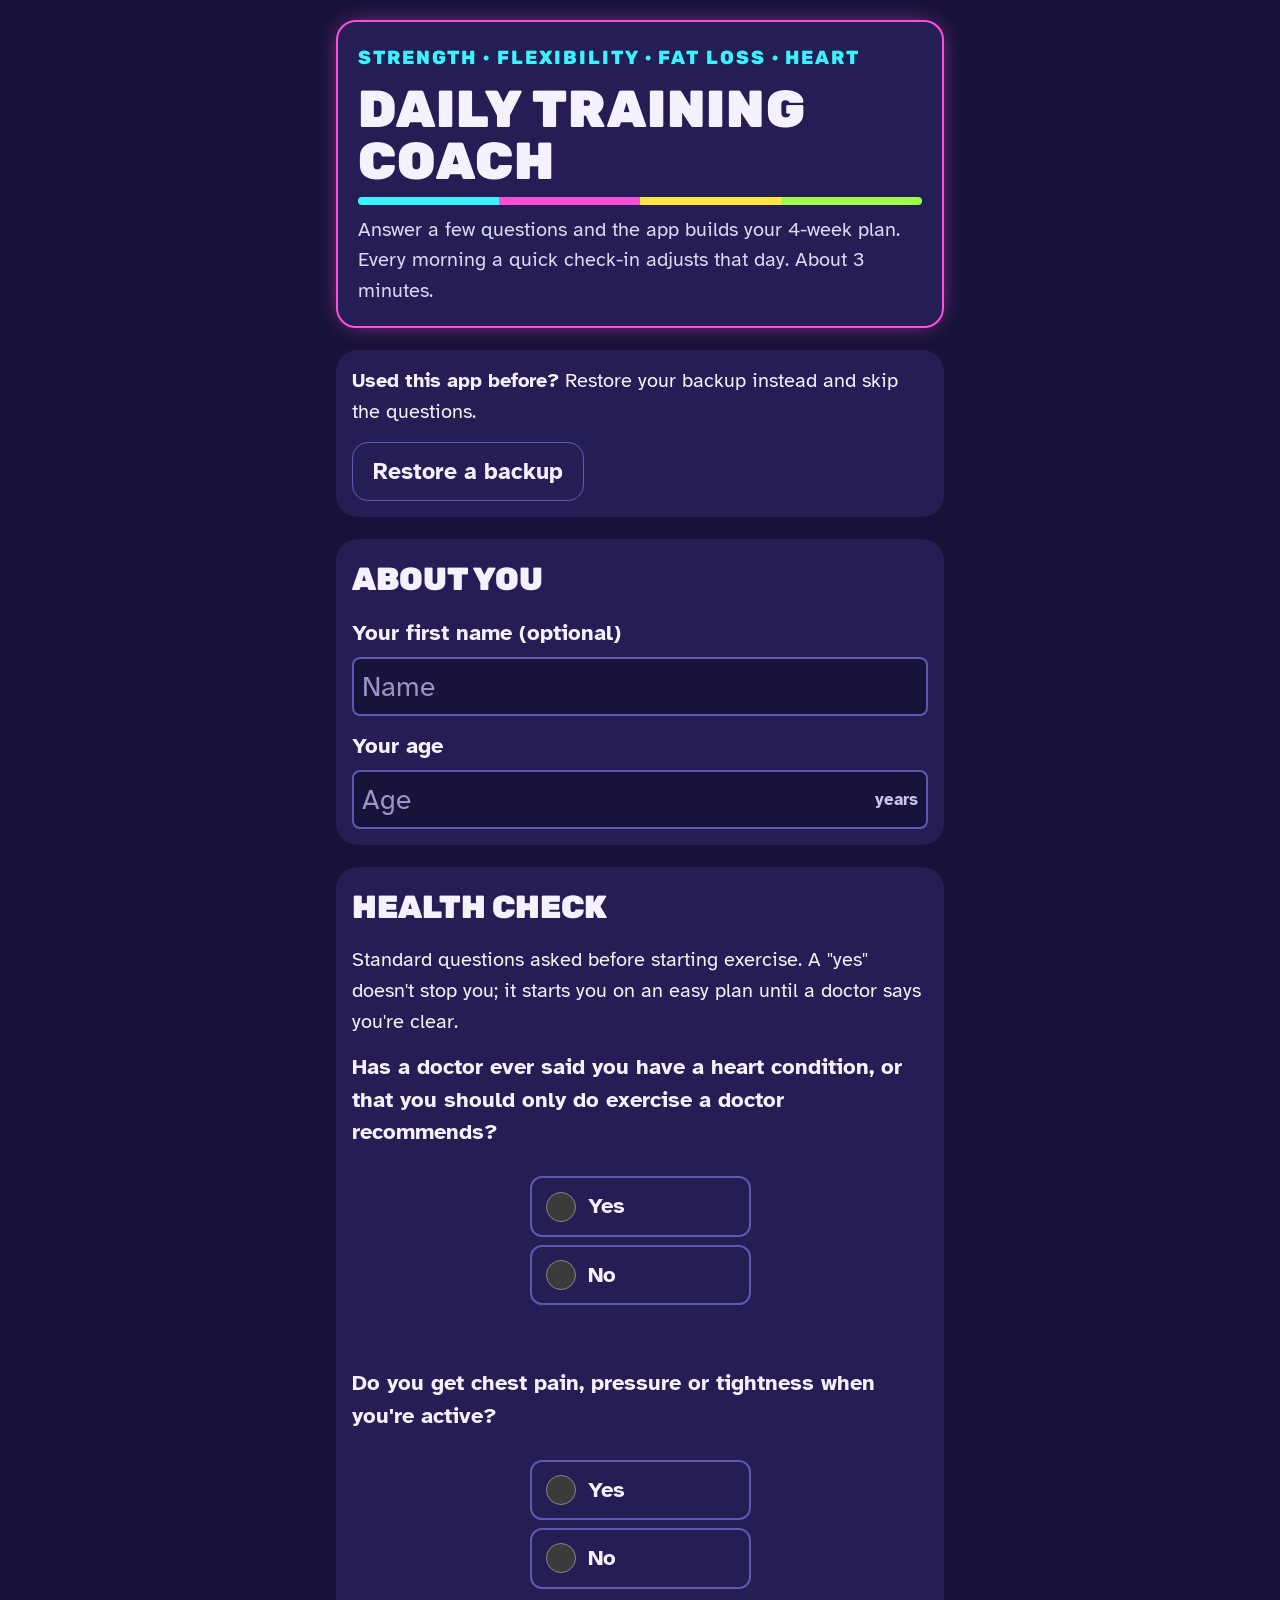
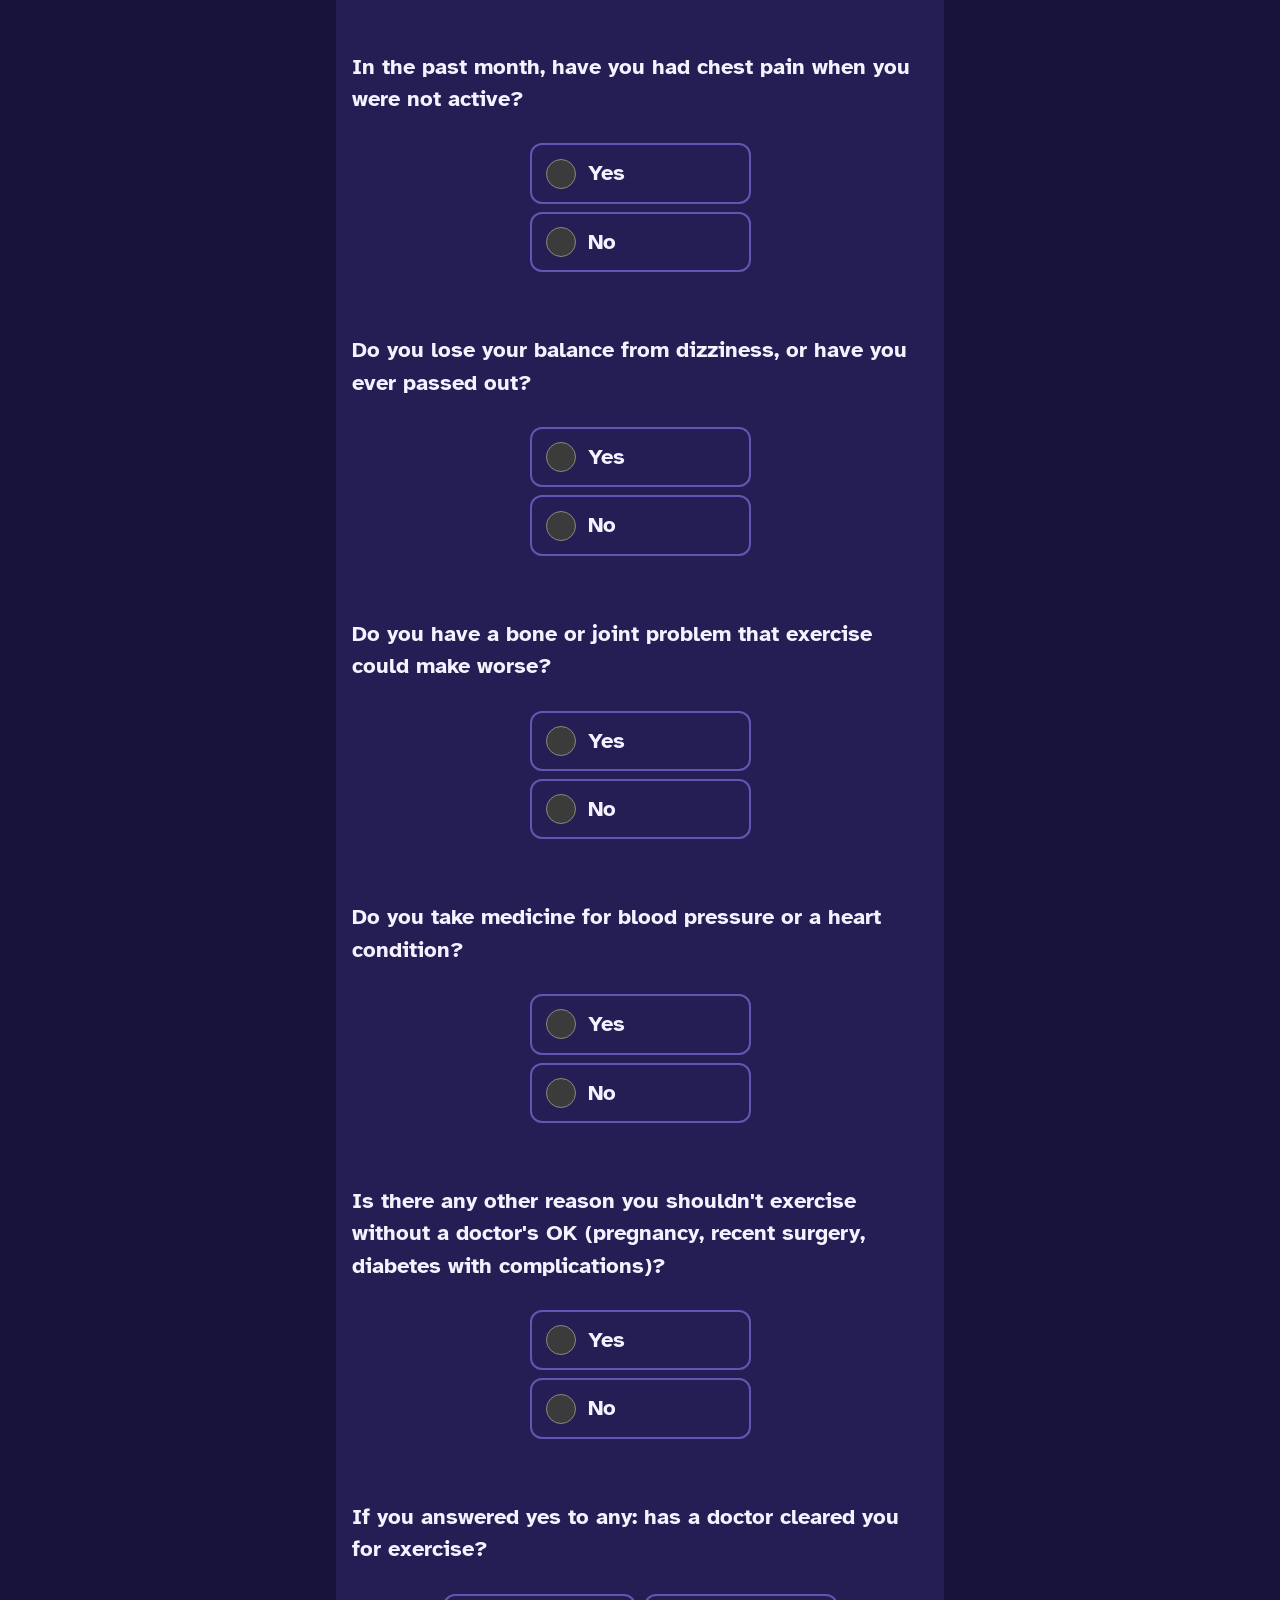
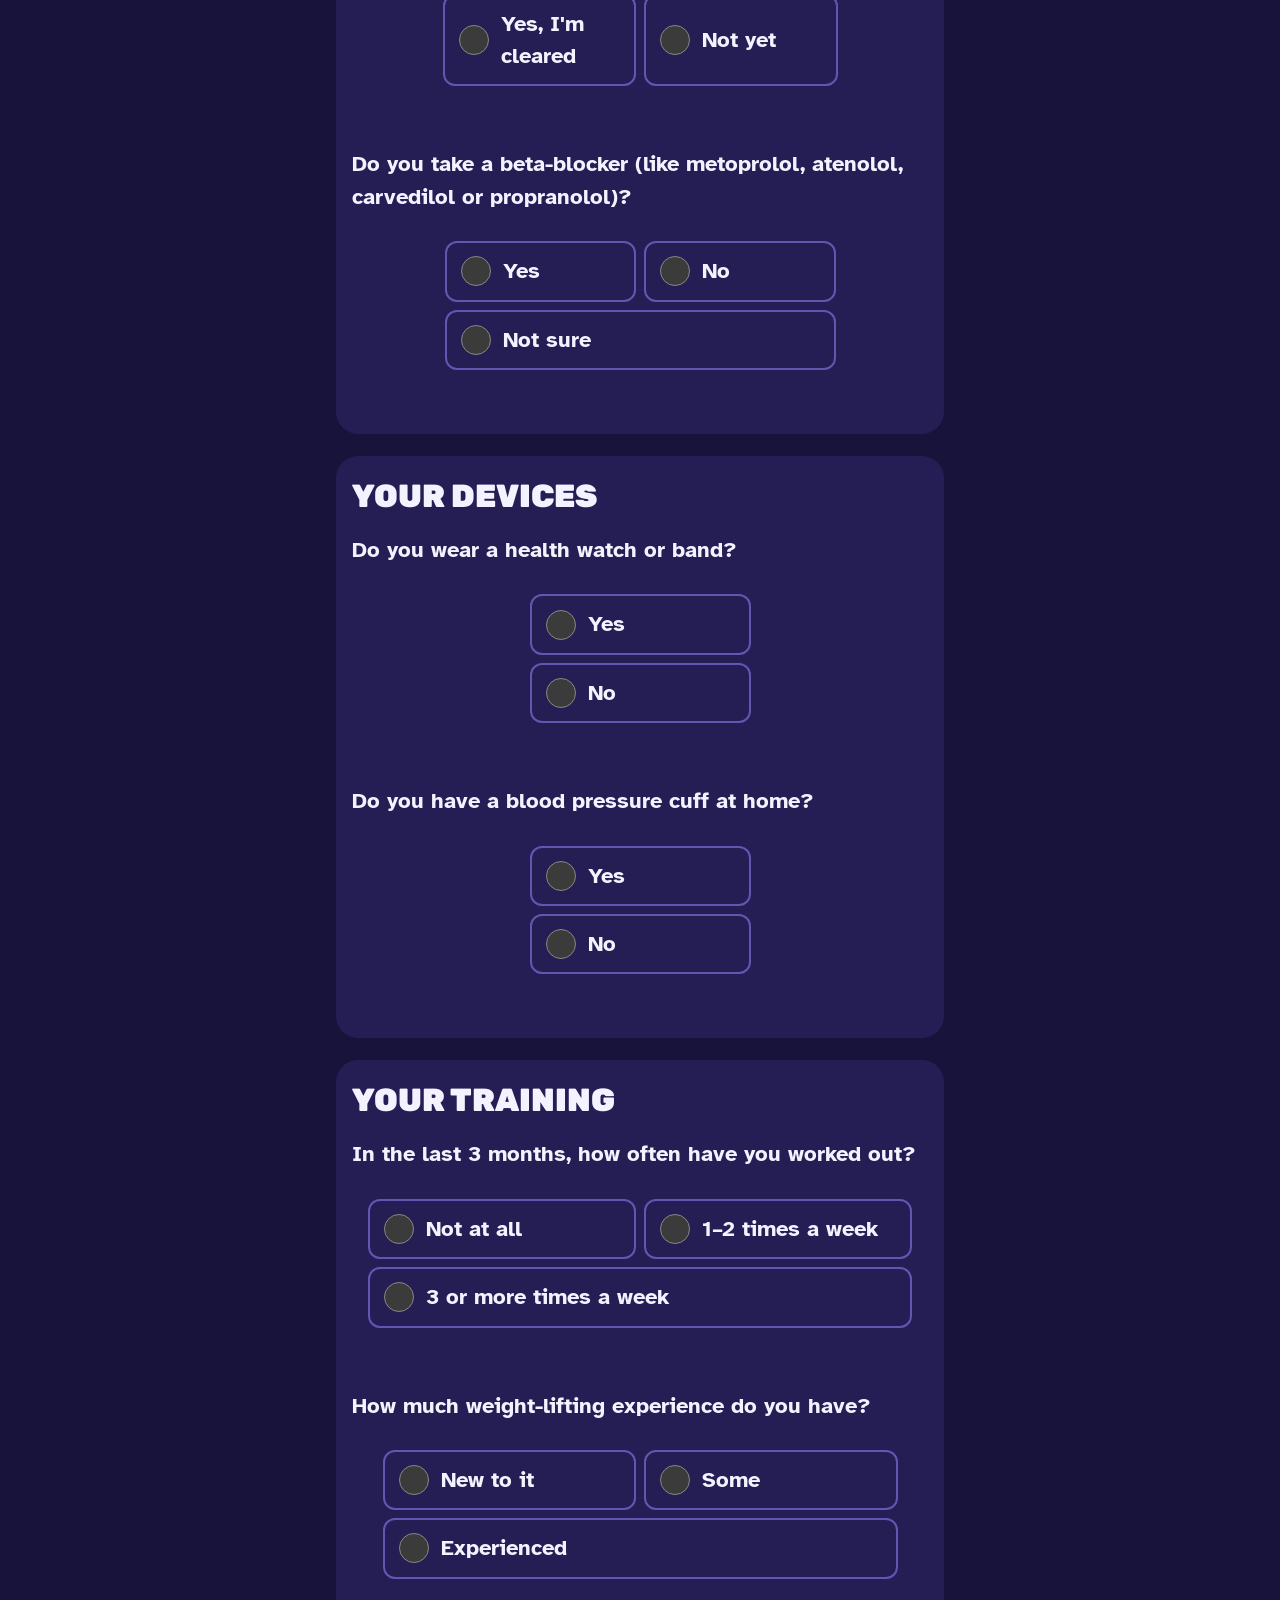
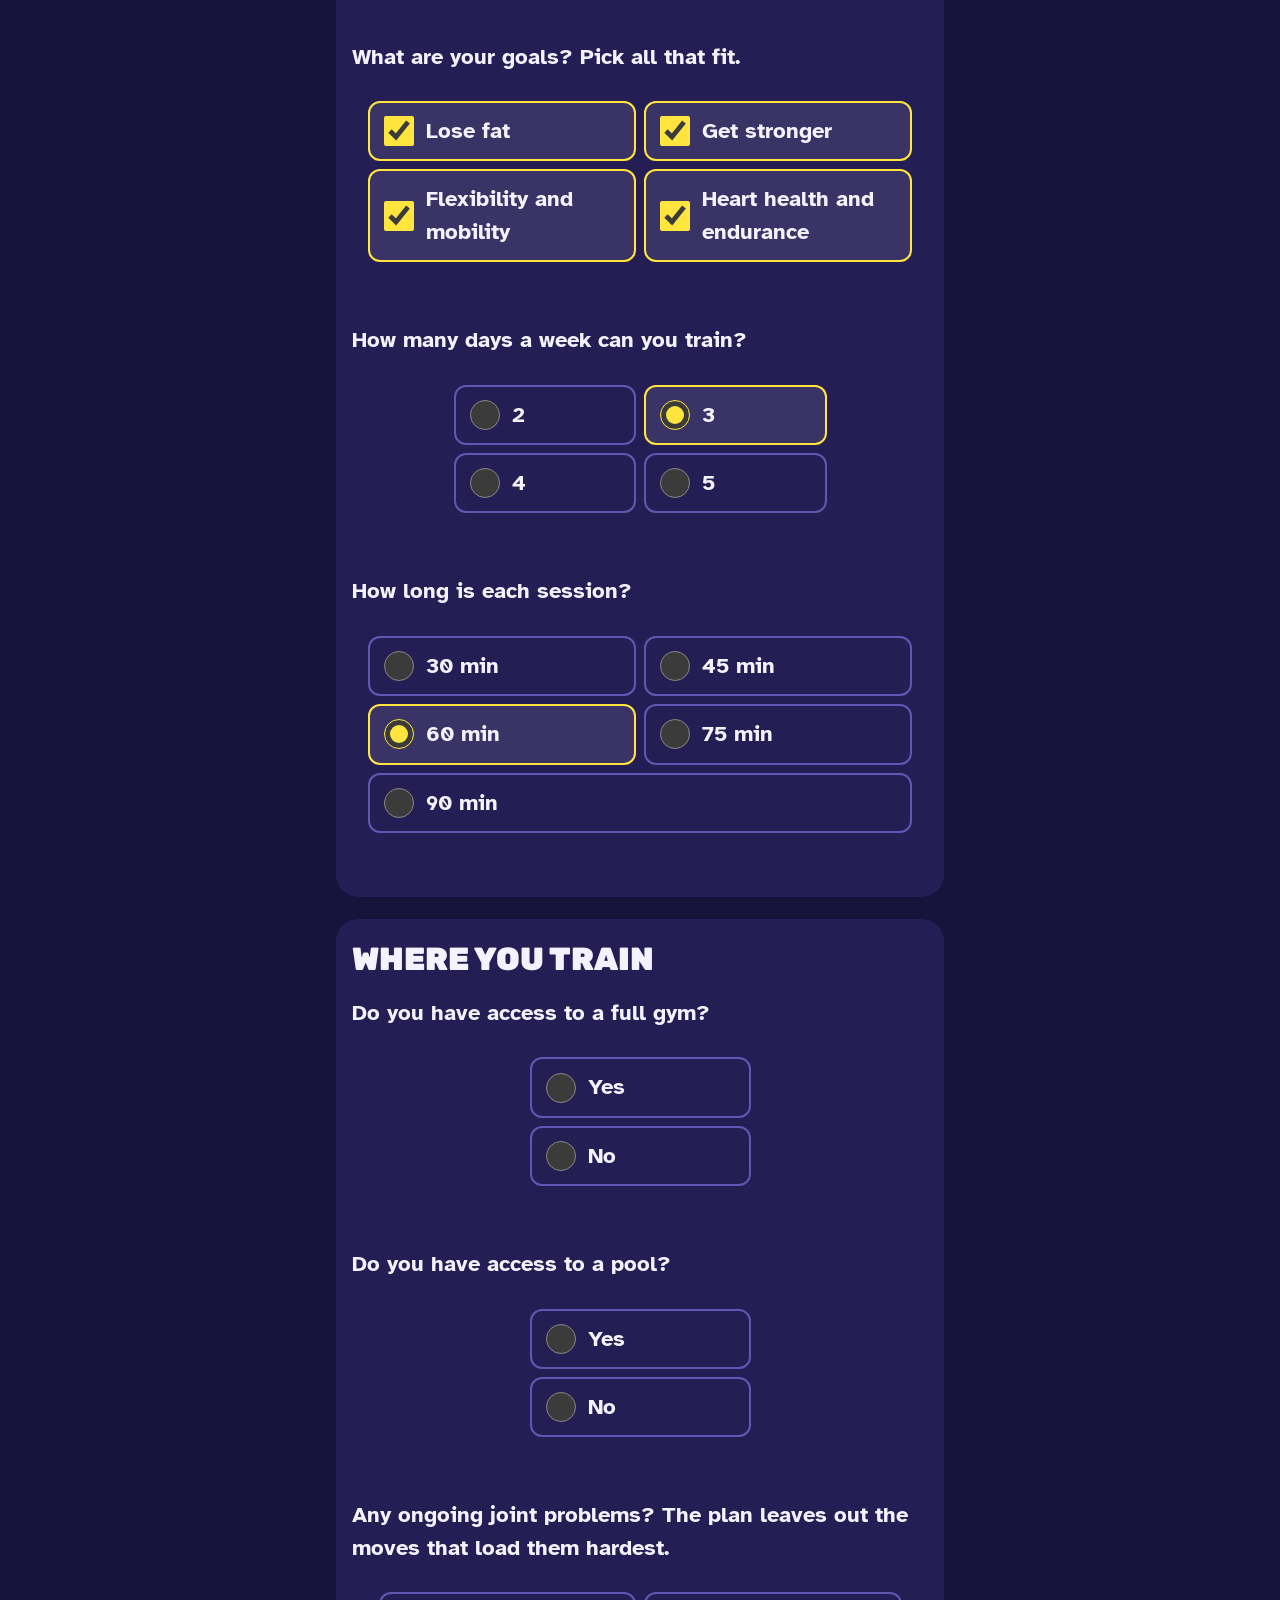
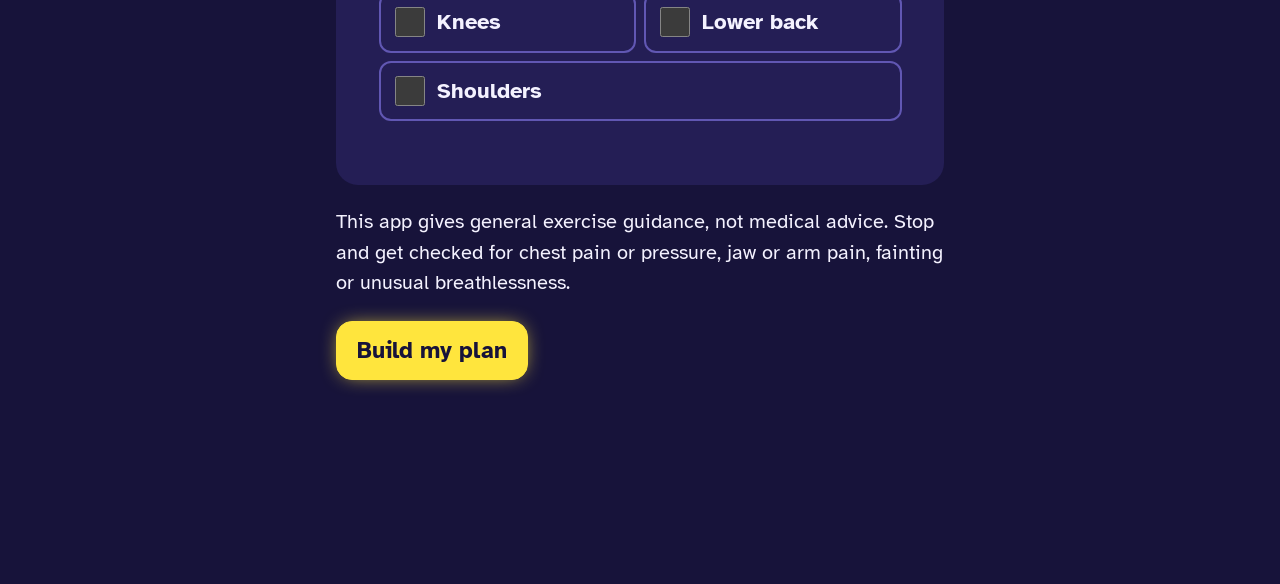
==== commit 420f59f0: "1.6.0: workout note bubble (copied from daily-training-coach www/) Co-Authored-By: Claude Opus 5.5 <" ====
--- a/index.html
+++ b/index.html
@@ -471,6 +471,52 @@
 .su .field input, #suName { font-family: var(--body); }
 .field input::placeholder { color: #9a94c8; opacity: 1; }
 .progresscard summary::after { color: var(--neon-c); }
+/* ===== Workout note bubble (v1.6): tap, say what to change, the session updates on the spot. Works offline. ===== */
+.nb-bubble { position: fixed; z-index: 30; left: max(16px, env(safe-area-inset-left, 0px)); bottom: calc(18px + env(safe-area-inset-bottom, 0px));
+  width: 4.4rem; height: 4.4rem; border-radius: 50%; border: 3px solid var(--bg); background: var(--accent); color: var(--surface);
+  display: grid; place-items: center; align-content: center; cursor: pointer; box-shadow: 0 10px 24px -8px rgba(5,30,45,.7);
+  font: 700 .7rem var(--body); text-transform: uppercase; letter-spacing: .06em; }
+.nb-bubble[hidden] { display: none !important; }
+.nb-bubble .nb-ic { font-size: 1.6rem; line-height: 1; }
+.nb-bubble .nb-count { position: absolute; top: -6px; right: -6px; min-width: 1.6rem; height: 1.6rem; border-radius: 999px; background: var(--rope); color: #fff;
+  font: 700 .85rem var(--body); display: grid; place-items: center; padding: 0 5px; }
+.nb-bubble .nb-count[hidden] { display: none; }
+.nb-sheet { position: fixed; z-index: 31; left: 0; right: 0; bottom: 0; margin: 0 auto; max-width: 680px; max-height: 82vh; overflow-y: auto;
+  background: var(--surface); color: var(--ink); border: 3px solid var(--accent); border-bottom: 0; border-radius: 22px 22px 0 0;
+  padding: 16px 16px calc(18px + env(safe-area-inset-bottom, 0px)); display: grid; gap: 12px; box-shadow: 0 -16px 40px -18px rgba(5,30,45,.8); }
+.nb-sheet[hidden] { display: none !important; }
+.nb-head { display: flex; align-items: center; justify-content: space-between; gap: 10px; position: sticky; top: -16px; z-index: 1;
+  background: var(--surface); padding: 8px 0; margin-top: -8px; }
+.nb-head h3 { font-size: 1.6rem; text-transform: uppercase; white-space: nowrap; }
+.nb-head .btn { min-height: 48px; padding: 8px 14px; white-space: nowrap; }
+.nb-ask { margin: 0; font-size: 1.12rem; font-weight: 600; }
+.nb-eg { margin: 0; font-size: .92rem; color: var(--muted); line-height: 1.4; }
+.nb-sheet textarea { width: 100%; min-width: 0; font: 500 1.25rem/1.4 var(--body); color: var(--ink); background: var(--bg); border: 2px solid var(--line);
+  border-radius: 12px; padding: 12px; resize: vertical; min-height: 6.5rem; }
+.nb-sheet textarea:focus { border-color: var(--accent); outline: none; }
+.nb-btns { display: grid; grid-template-columns: 1fr 1fr; gap: 10px; }
+.nb-btns .btn { width: 100%; }
+.nb-result { border-radius: 14px; border: 2px solid var(--line); padding: 12px 14px; display: grid; gap: 8px; font-size: 1.08rem; }
+.nb-result[hidden] { display: none; }
+.nb-result.ok { border-color: var(--good); background: var(--good-soft); }
+.nb-result.miss { border-color: var(--caution, var(--warn)); background: var(--caution-soft); }
+.nb-result.stop { border-color: var(--rope); background: var(--stop-soft); font-weight: 700; }
+.nb-result ul { margin: 0; padding-left: 1.2rem; display: grid; gap: 4px; }
+.nb-result p { margin: 0; }
+.nb-help summary { cursor: pointer; font-weight: 700; font-size: 1rem; padding: 6px 0; }
+.nb-help ul { margin: 4px 0 0; padding-left: 1.2rem; display: grid; gap: 4px; font-size: .98rem; }
+.nb-list { display: grid; gap: 10px; margin: 0; padding: 0; list-style: none; }
+.nb-item { border: 2px solid var(--line); border-radius: 14px; padding: 10px 12px; display: grid; gap: 6px; }
+.nb-item.undone { opacity: .6; }
+.nb-item q { font-weight: 700; font-size: 1.05rem; }
+.nb-item .nb-meta { font-size: .9rem; color: var(--muted); }
+.nb-item ul { margin: 0; padding-left: 1.2rem; font-size: 1rem; }
+.nb-tag { font-size: .78rem; font-weight: 700; text-transform: uppercase; letter-spacing: .06em; padding: 2px 9px; border-radius: 999px; background: var(--accent-soft); justify-self: start; }
+.nb-tag.applied { background: var(--good-soft); }
+.nb-item .ghost { justify-self: start; }
+.cue.note { color: var(--ink); background: var(--accent-soft); border-radius: 10px; padding: 8px 12px; margin-top: 4px; }
+body.nb-open .nb-bubble { display: none; }
+body { padding-bottom: calc(96px + env(safe-area-inset-bottom, 0px)); }   /* room so the note bubble never covers the last card */
 </style>
 </head>
 <body>
@@ -556,6 +602,32 @@
   </div>
 </div>
 
+<button type="button" class="nb-bubble" id="nbBubble" aria-expanded="false" aria-controls="nbSheet" aria-label="Open workout note" hidden>
+  <span class="nb-ic" aria-hidden="true">✎</span><span>Note</span><span class="nb-count" id="nbCount" hidden></span>
+</button>
+<section class="nb-sheet" id="nbSheet" role="dialog" aria-label="Workout note" hidden>
+  <div class="nb-head"><h3>Workout note</h3><button type="button" class="btn alt" id="nbMin" aria-label="Minimize note">Minimize</button></div>
+  <p class="nb-ask">What do you want to change or add?</p>
+  <p class="nb-eg">Try: “swap leg press for goblet squat”, “3 sets of rows”, “rest 2 min on bench”, “use 50 on rows”, “add 2 sets of farmer carry”, “knee hurts on lunges”. Tap the mic on your keyboard to talk.</p>
+  <textarea id="nbText" rows="3" aria-label="Your note" placeholder="Type or talk your note"></textarea>
+  <div class="nb-btns">
+    <button type="button" class="btn" id="nbApply">Change my workout</button>
+    <button type="button" class="btn alt" id="nbSave">Just save note</button>
+  </div>
+  <div class="nb-result" id="nbResult" aria-live="polite" hidden></div>
+  <details class="nb-help"><summary>What I understand</summary><ul>
+    <li><b>Swap:</b> “swap A for B”, “do B instead of A”, “A is taken, do B”</li>
+    <li><b>Sets:</b> “3 sets of A”, “one more set of A”, “one less set on A”</li>
+    <li><b>Reps:</b> “10 reps on A”, “A for 12 reps”</li>
+    <li><b>Rest:</b> “rest 2 min on A”, “90 sec rest” (no name = the exercise you're on)</li>
+    <li><b>Weight today:</b> “use 135 on A”, “A at 50 lb”, “go lighter on A”</li>
+    <li><b>Add or skip:</b> “add 2 sets of farmer carry”, “skip A”</li>
+    <li><b>Something hurts:</b> “elbow twinge on A” → a reminder on the card and about 20% lighter today</li>
+    <li>Say <b>“from now on”</b> to keep a swap, set, rep or rest change for future sessions. Join changes with “and” or commas.</li>
+  </ul></details>
+  <div><span class="label" id="nbListLabel">Notes for this session</span></div>
+  <ul class="nb-list" id="nbList"></ul>
+</section>
 <script src="jszip.min.js"></script>
 <script src="app.js"></script>
 <script>
